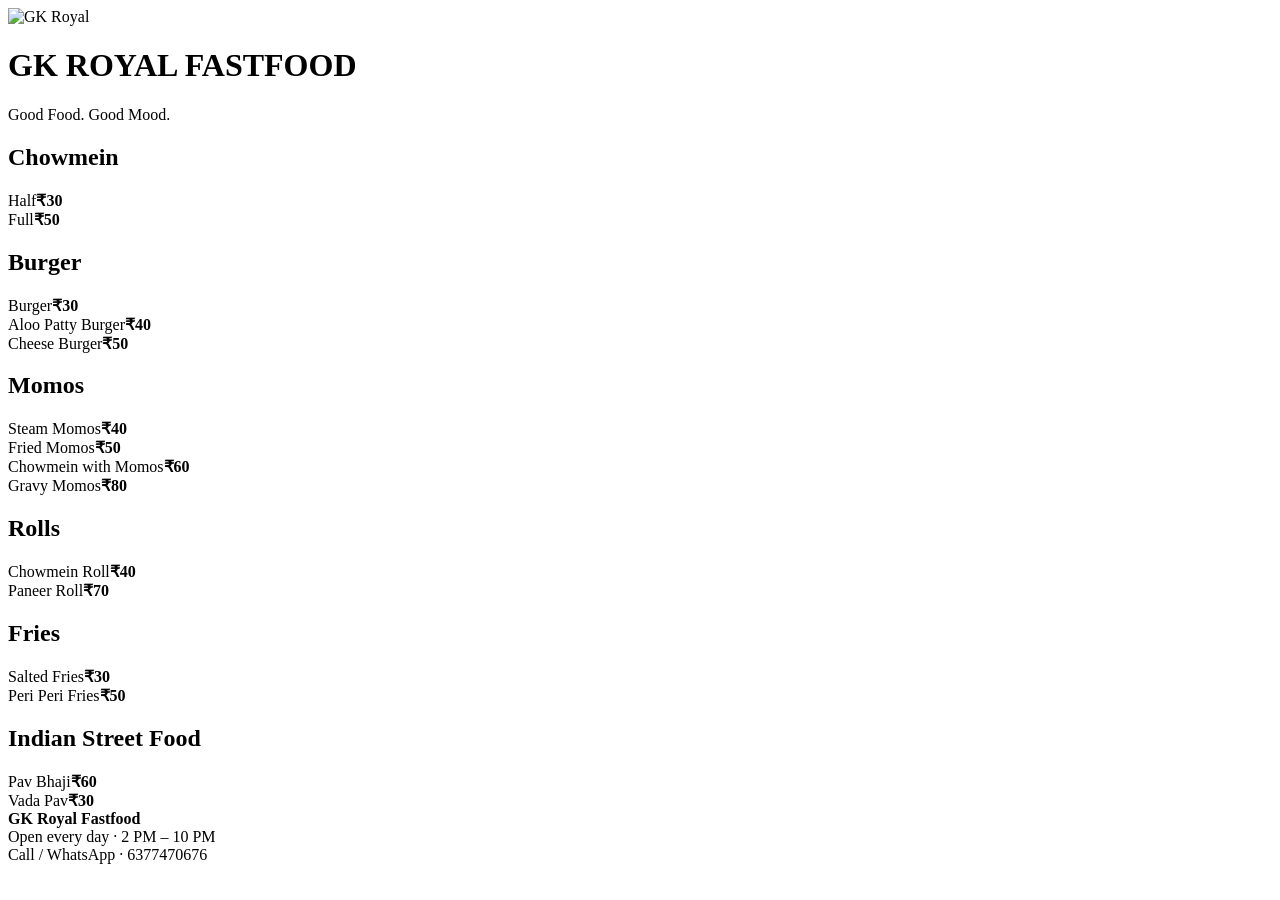
==== menu.html @ 556280b4 "Create menu.html" ====
<!DOCTYPE html>
<html lang="en">

<head>
    <meta charset="UTF-8">
    <meta name="viewport" content="width=device-width,initial-scale=1">
    <title>GK Royal | Digital Menu</title>
    <link rel="preconnect" href="https://fonts.googleapis.com">
    <link rel="preconnect" href="https://fonts.gstatic.com" crossorigin>
    <link
        href="https://fonts.googleapis.com/css2?family=DM+Sans:wght@400;600;700&family=Oswald:wght@500;600;700&family=Pacifico&display=swap"
        rel="stylesheet">
        <link rel="stylesheet" href="menu.css" >
</head>

<body>
    <div class="wrap">
        <header><img class="logo" src="GK ROYAL LOGO.png" alt="GK Royal">
            <h1>GK <span>ROYAL</span> FASTFOOD</h1>
            <div class="tag">Good Food. Good Mood.</div>
        </header>
        <main>
            <div class="cat">
                <h2>Chowmein</h2>
                <div class="item"><span>Half</span><b class="price">₹30</b></div>
                <div class="item"><span>Full</span><b class="price">₹50</b></div>
            </div>
            <div class="cat">
                <h2>Burger</h2>
                <div class="item"><span>Burger</span><b class="price">₹30</b></div>
                <div class="item"><span>Aloo Patty Burger</span><b class="price">₹40</b></div>
                <div class="item"><span>Cheese Burger</span><b class="price">₹50</b></div>
            </div>
            <div class="cat">
                <h2>Momos</h2>
                <div class="item"><span>Steam Momos</span><b class="price">₹40</b></div>
                <div class="item"><span>Fried Momos</span><b class="price">₹50</b></div>
                <div class="item"><span>Chowmein with Momos</span><b class="price">₹60</b></div>
                <div class="item"><span>Gravy Momos</span><b class="price">₹80</b></div>
            </div>
            <div class="cat">
                <h2>Rolls</h2>
                <div class="item"><span>Chowmein Roll</span><b class="price">₹40</b></div>
                <div class="item"><span>Paneer Roll</span><b class="price">₹70</b></div>
            </div>
            <div class="cat">
                <h2>Fries</h2>
                <div class="item"><span>Salted Fries</span><b class="price">₹30</b></div>
                <div class="item"><span>Peri Peri Fries</span><b class="price">₹50</b></div>
            </div>
            <div class="cat">
                <h2>Indian Street Food</h2>
                <div class="item"><span>Pav Bhaji</span><b class="price">₹60</b></div>
                <div class="item"><span>Vada Pav</span><b class="price">₹30</b></div>
            </div>
        </main>
        <footer><b>GK Royal Fastfood</b><br>Open every day · 2 PM – 10 PM<br>Call / WhatsApp · 6377470676</footer>
    </div>
</body>

</html>
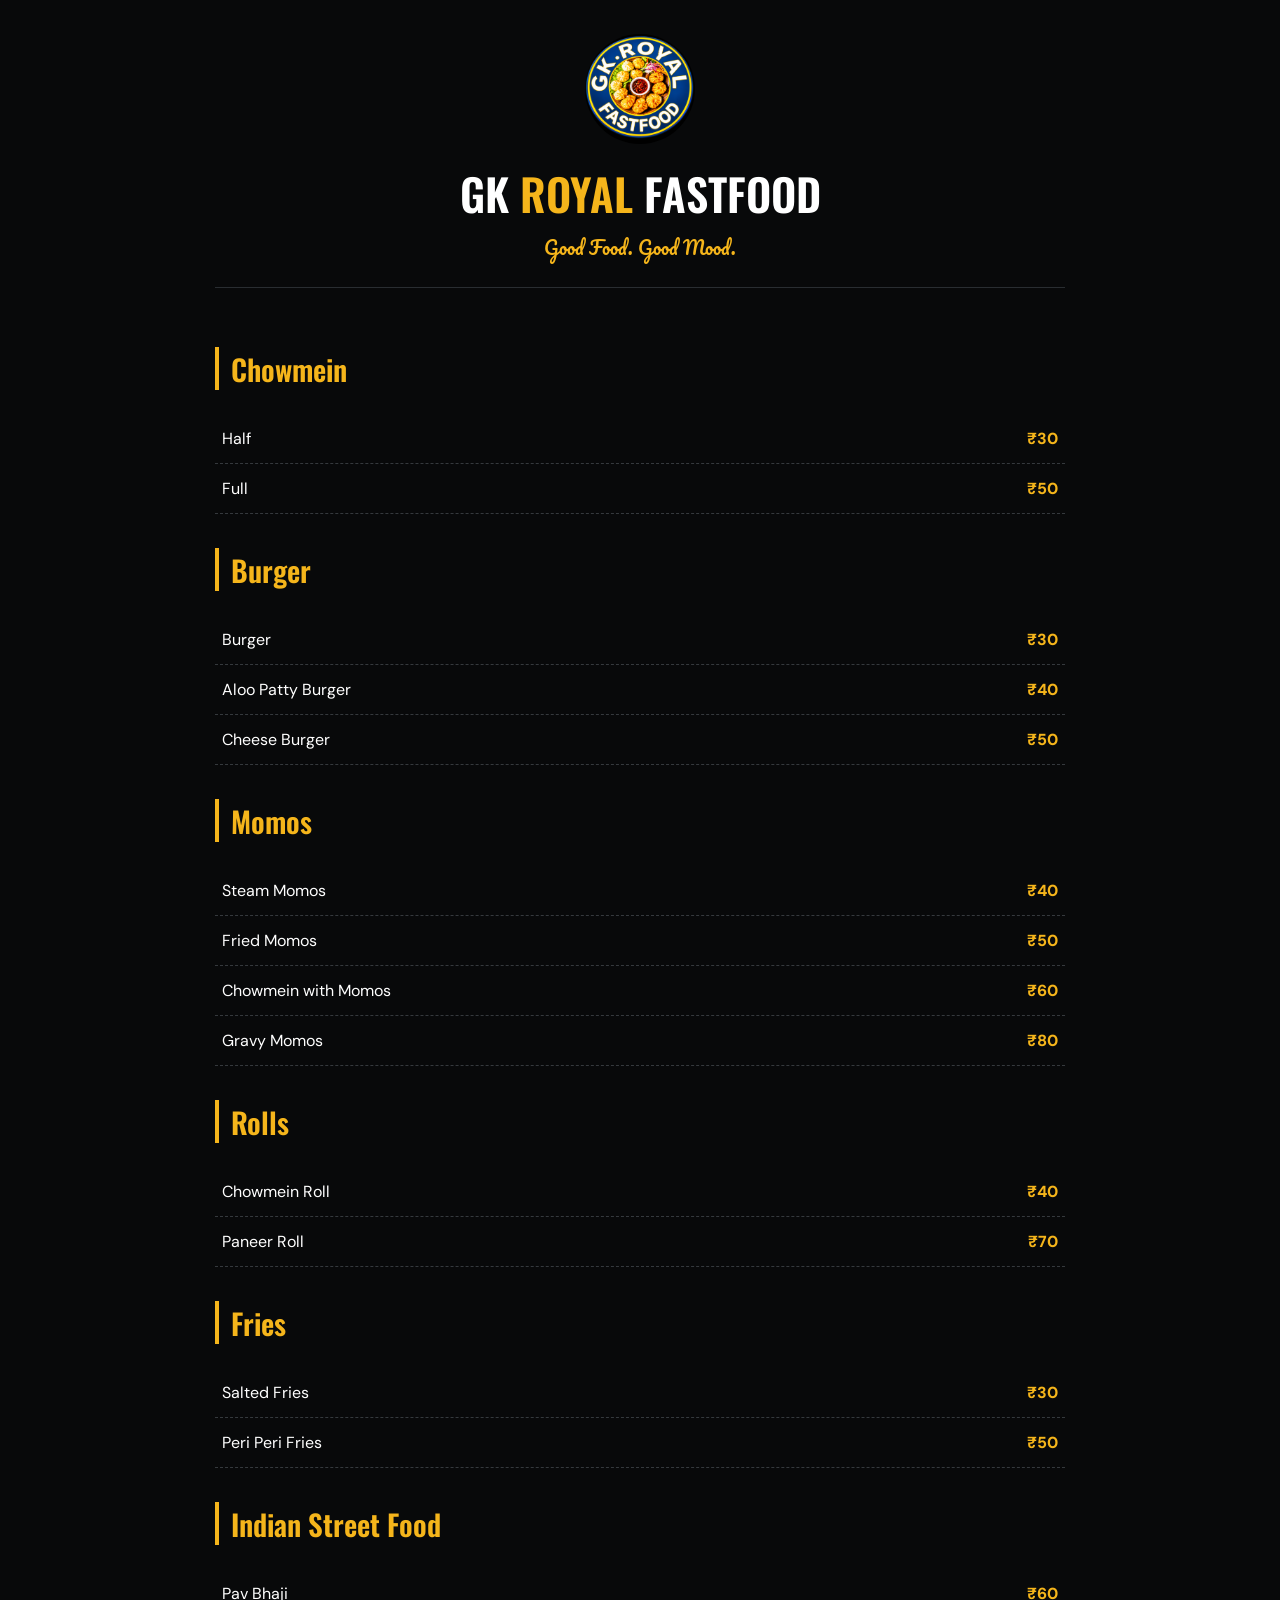
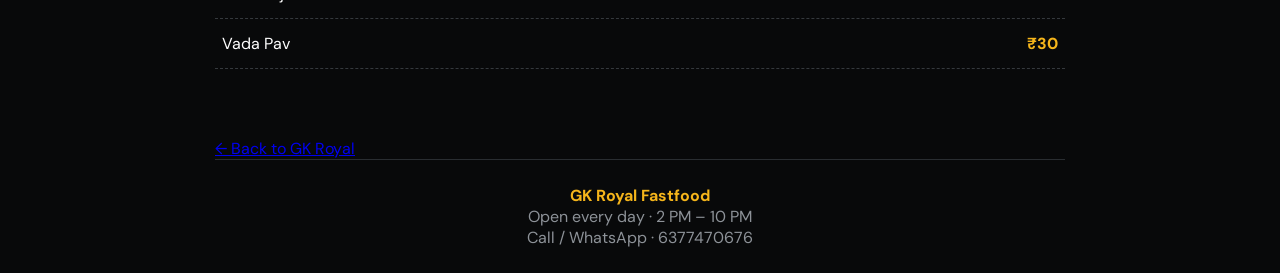
==== commit 59561567: "Update menu.html" ====
--- a/menu.html
+++ b/menu.html
@@ -10,7 +10,7 @@
     <link
         href="https://fonts.googleapis.com/css2?family=DM+Sans:wght@400;600;700&family=Oswald:wght@500;600;700&family=Pacifico&display=swap"
         rel="stylesheet">
-        <link rel="stylesheet" href="menu.css" >
+    <link rel="stylesheet" href="menu.css">
 </head>
 
 <body>
@@ -54,7 +54,15 @@
                 <div class="item"><span>Vada Pav</span><b class="price">₹30</b></div>
             </div>
         </main>
-        <footer><b>GK Royal Fastfood</b><br>Open every day · 2 PM – 10 PM<br>Call / WhatsApp · 6377470676</footer>
+        <div class="back-home">
+            <a href="index.html">← Back to GK Royal</a>
+        </div>
+
+        <footer>
+            <b>GK Royal Fastfood</b><br>
+            Open every day · 2 PM – 10 PM<br>
+            Call / WhatsApp · 6377470676
+        </footer>
     </div>
 </body>
 
--- a/menu.css
+++ b/menu.css
@@ -0,0 +1,79 @@
+  * {
+      box-sizing: border-box
+  }
+
+  body {
+      margin: 0;
+      background: #08090a;
+      color: #fff;
+      font-family: "DM Sans", sans-serif
+  }
+
+  .wrap {
+      width: min(850px, 92%);
+      margin: auto
+  }
+
+  header {
+      text-align: center;
+      padding: 34px 0 24px;
+      border-bottom: 1px solid #292d31
+  }
+
+  .logo {
+      width: 110px;
+      border-radius: 50%
+  }
+
+  h1 {
+      font: 600 44px Oswald;
+      margin: 12px 0 0
+  }
+
+  h1 span {
+      color: #f5b51b
+  }
+
+  .tag {
+      font: 18px Pacifico;
+      color: #f5b51b;
+      margin-top: 6px
+  }
+
+  main {
+      padding: 35px 0
+  }
+
+  .cat {
+      margin-bottom: 34px
+  }
+
+  .cat h2 {
+      font: 600 29px Oswald;
+      color: #f5b51b;
+      border-left: 4px solid #f5b51b;
+      padding-left: 12px
+  }
+
+  .item {
+      display: flex;
+      justify-content: space-between;
+      padding: 14px 7px;
+      border-bottom: 1px dashed #35393d
+  }
+
+  .price {
+      color: #f5b51b;
+      font-weight: 800
+  }
+
+  footer {
+      text-align: center;
+      border-top: 1px solid #292d31;
+      padding: 25px;
+      color: #8d9298
+  }
+
+  footer b {
+      color: #f5b51b
+  }
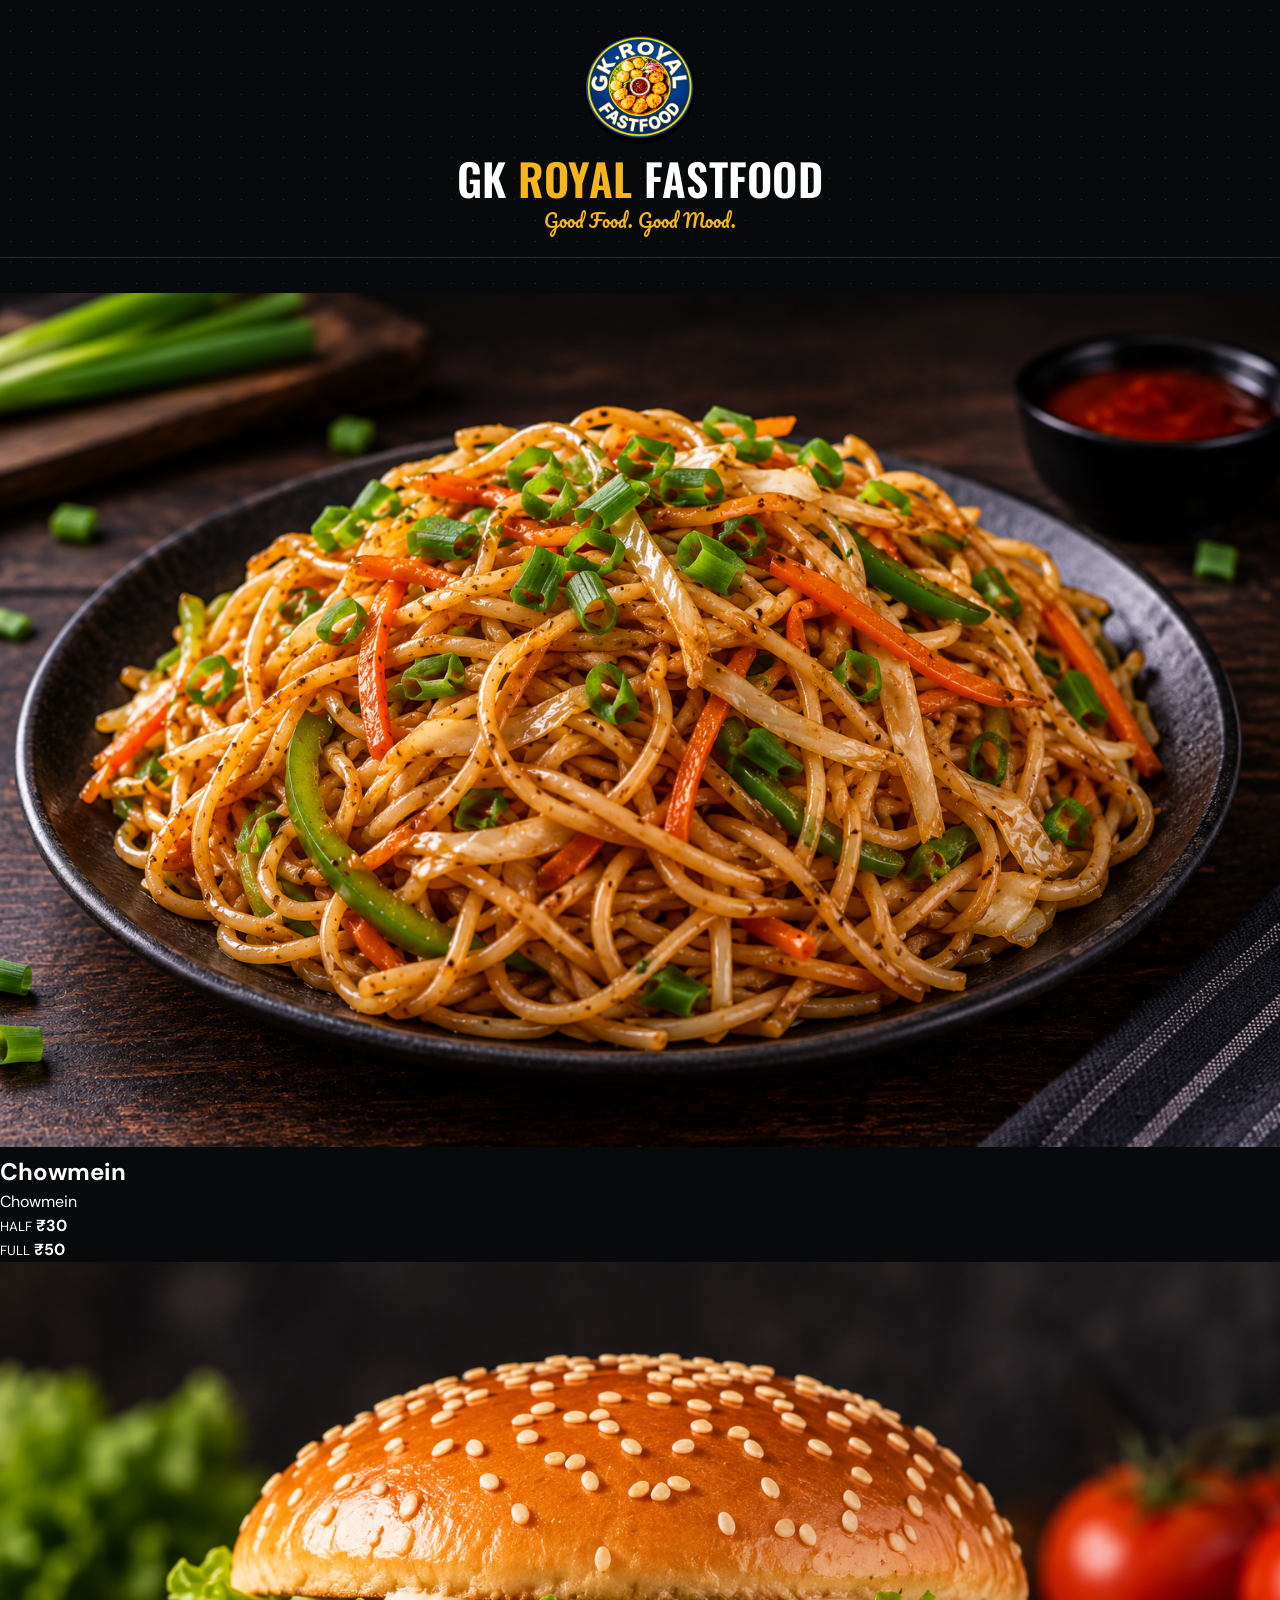
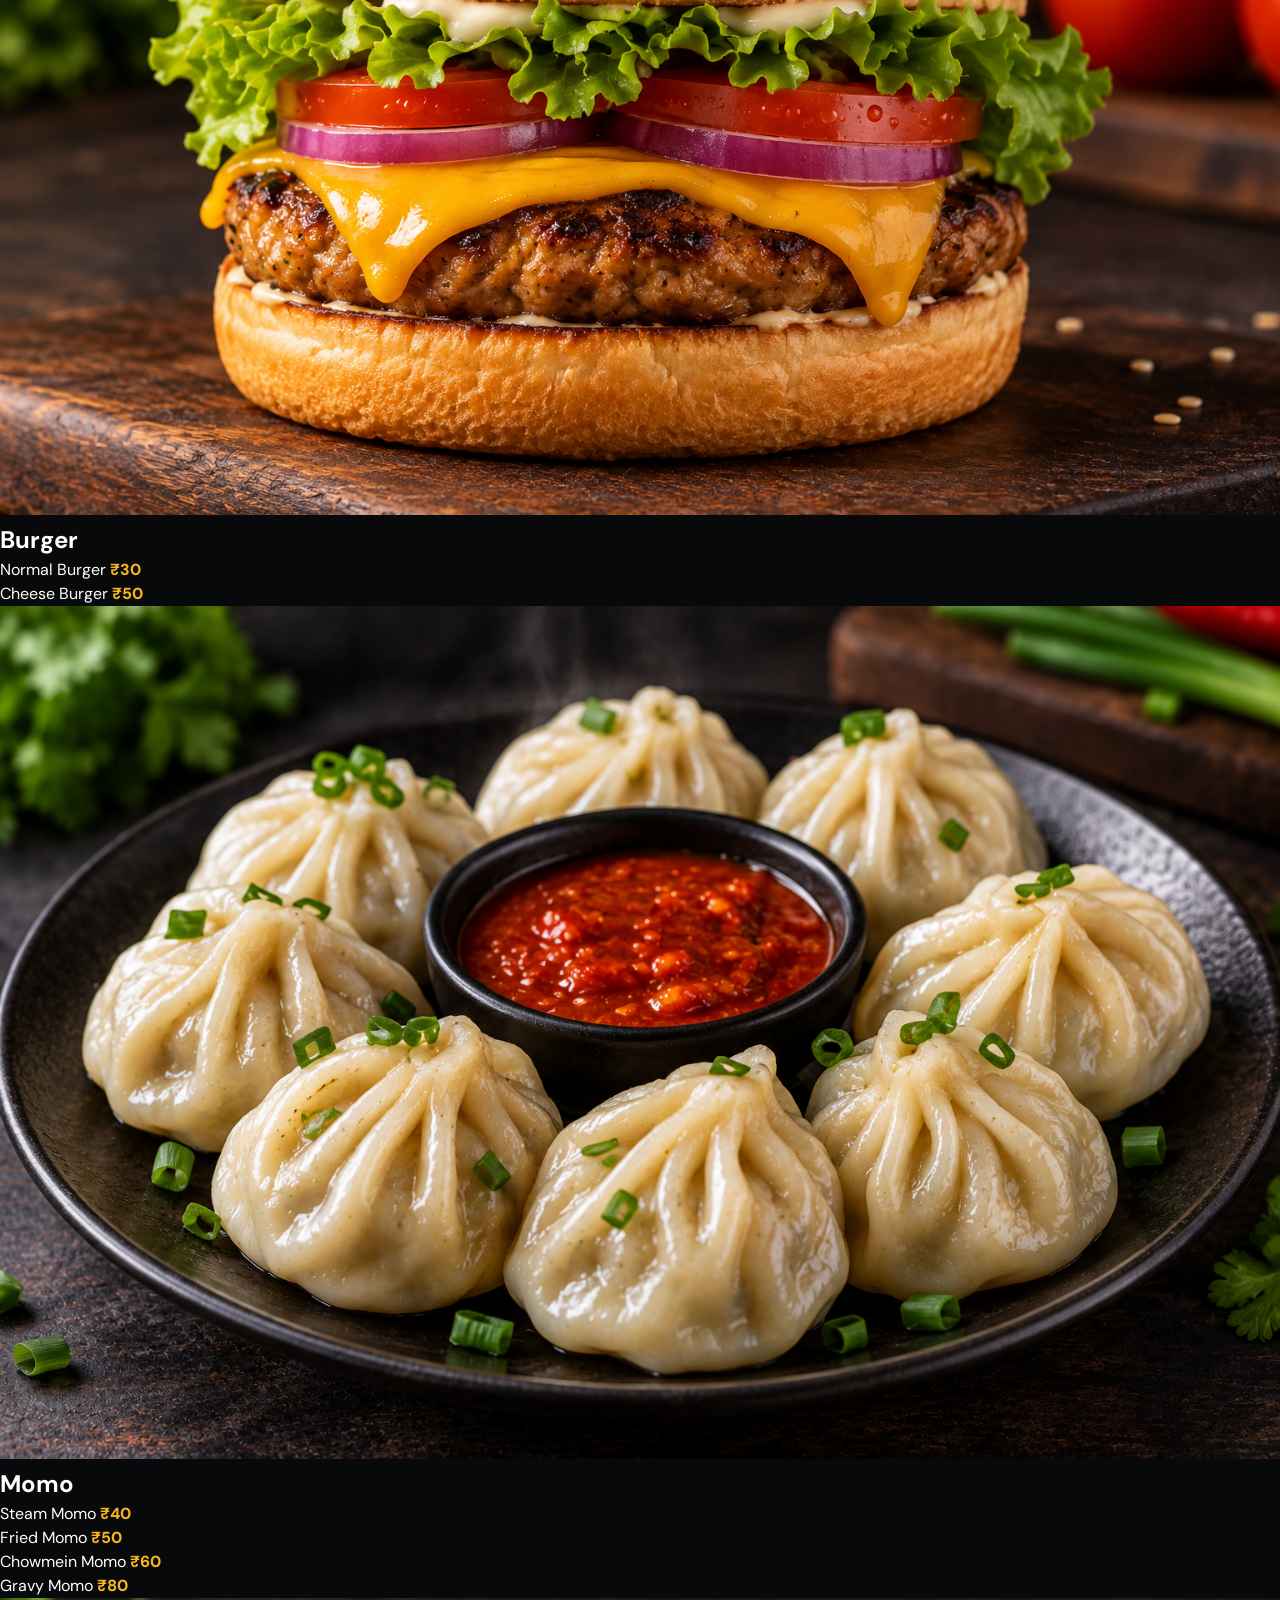
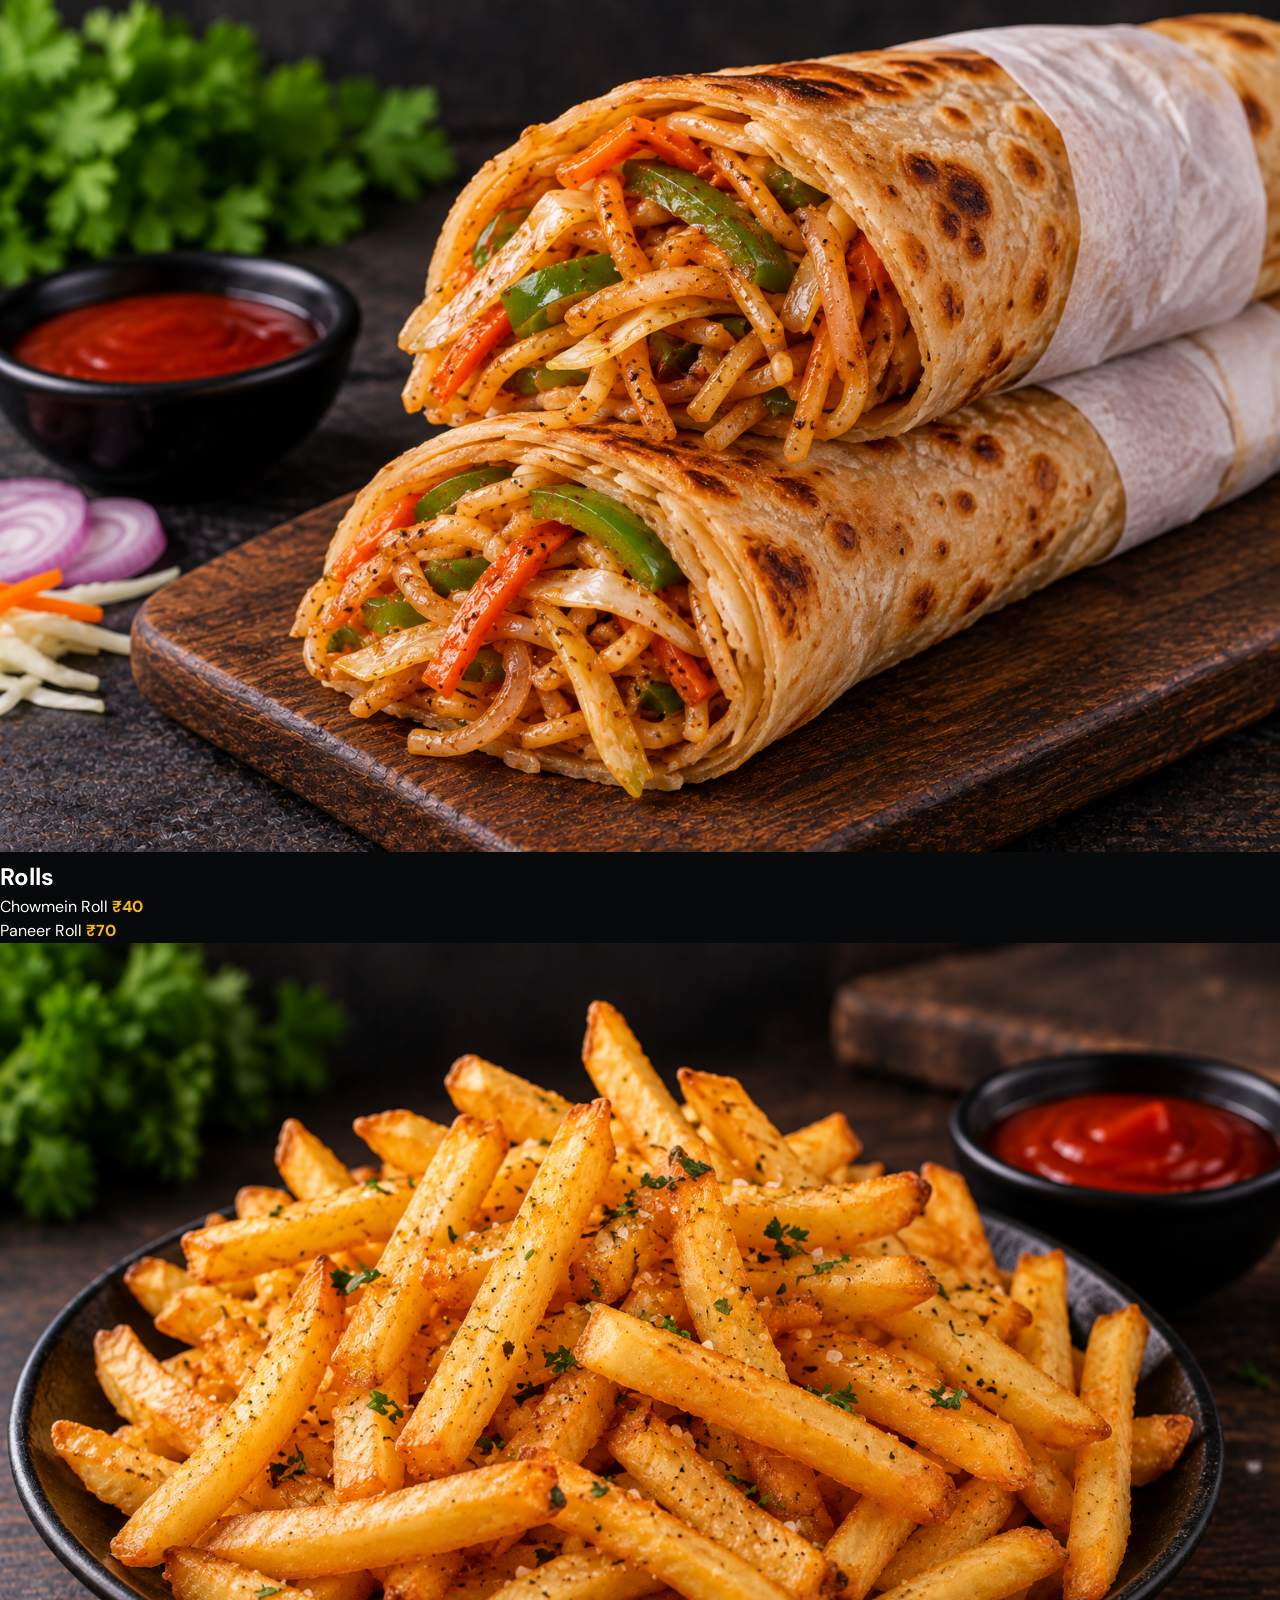
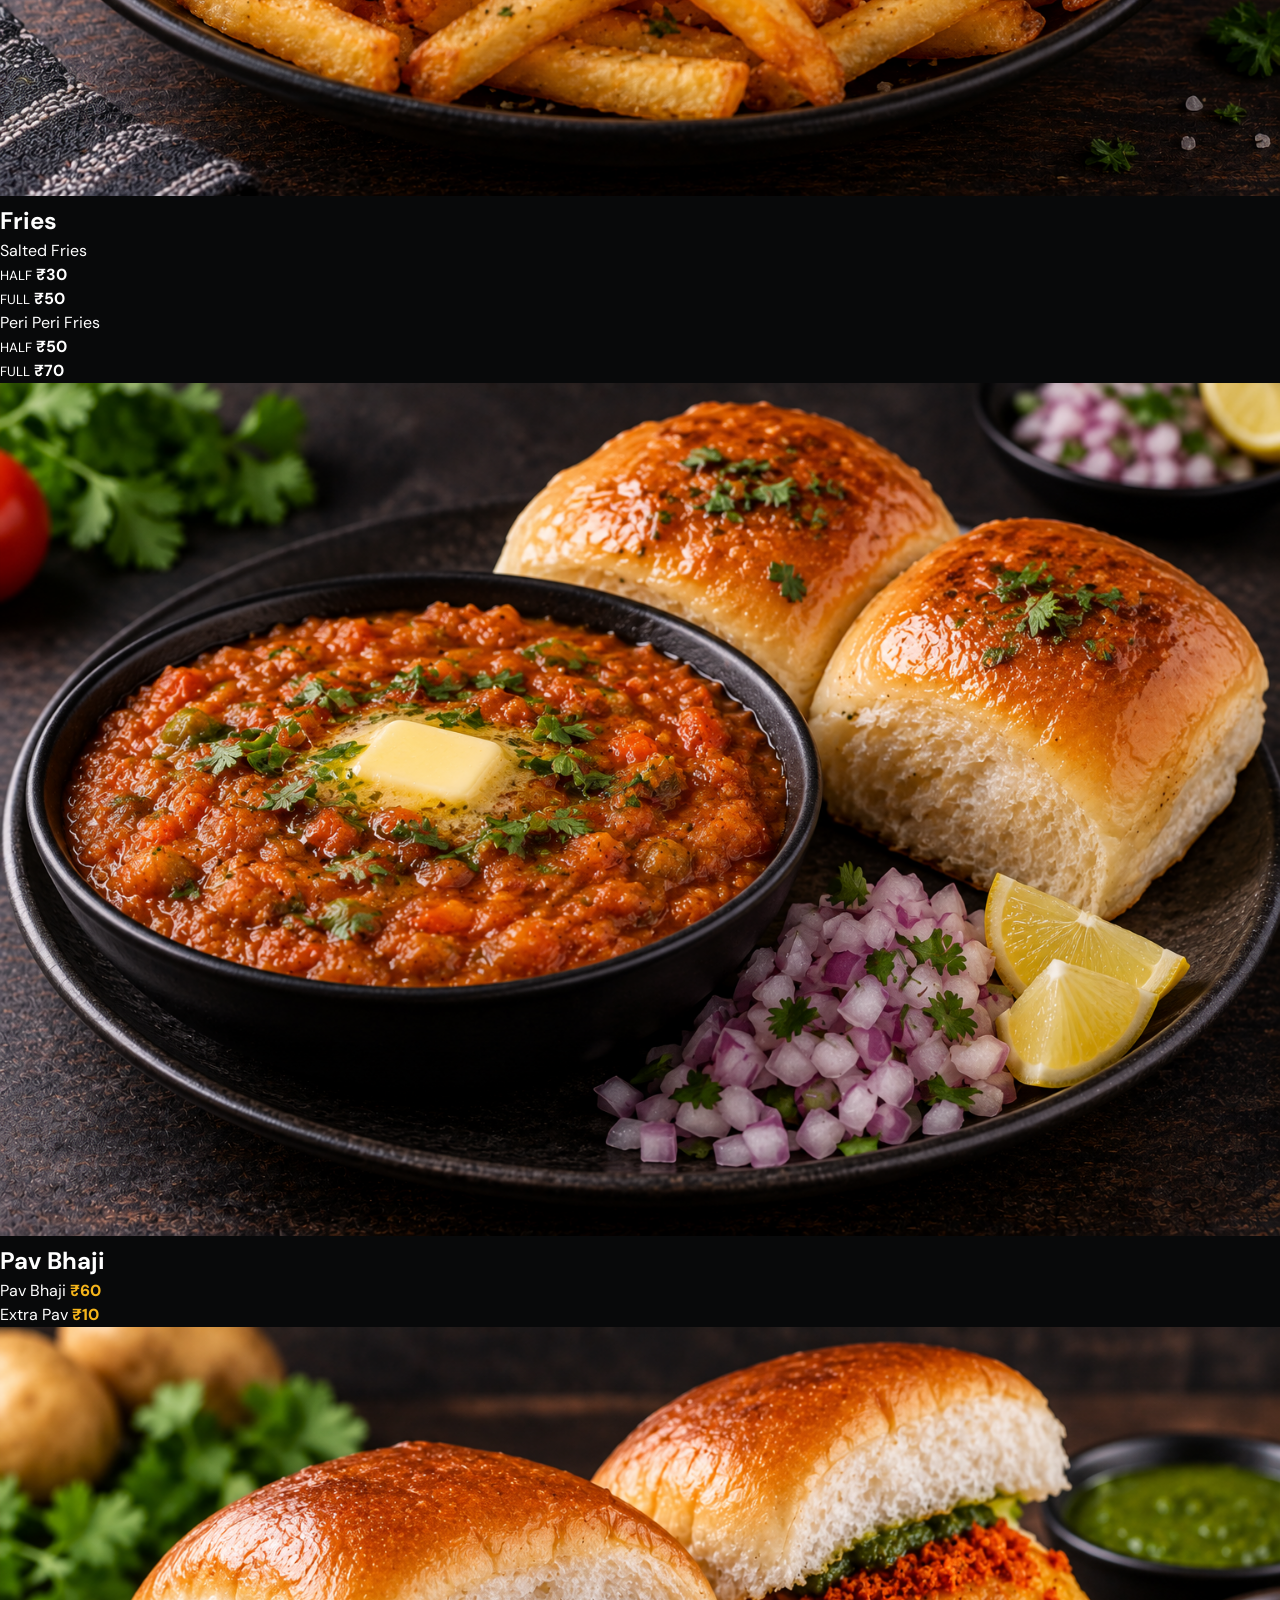
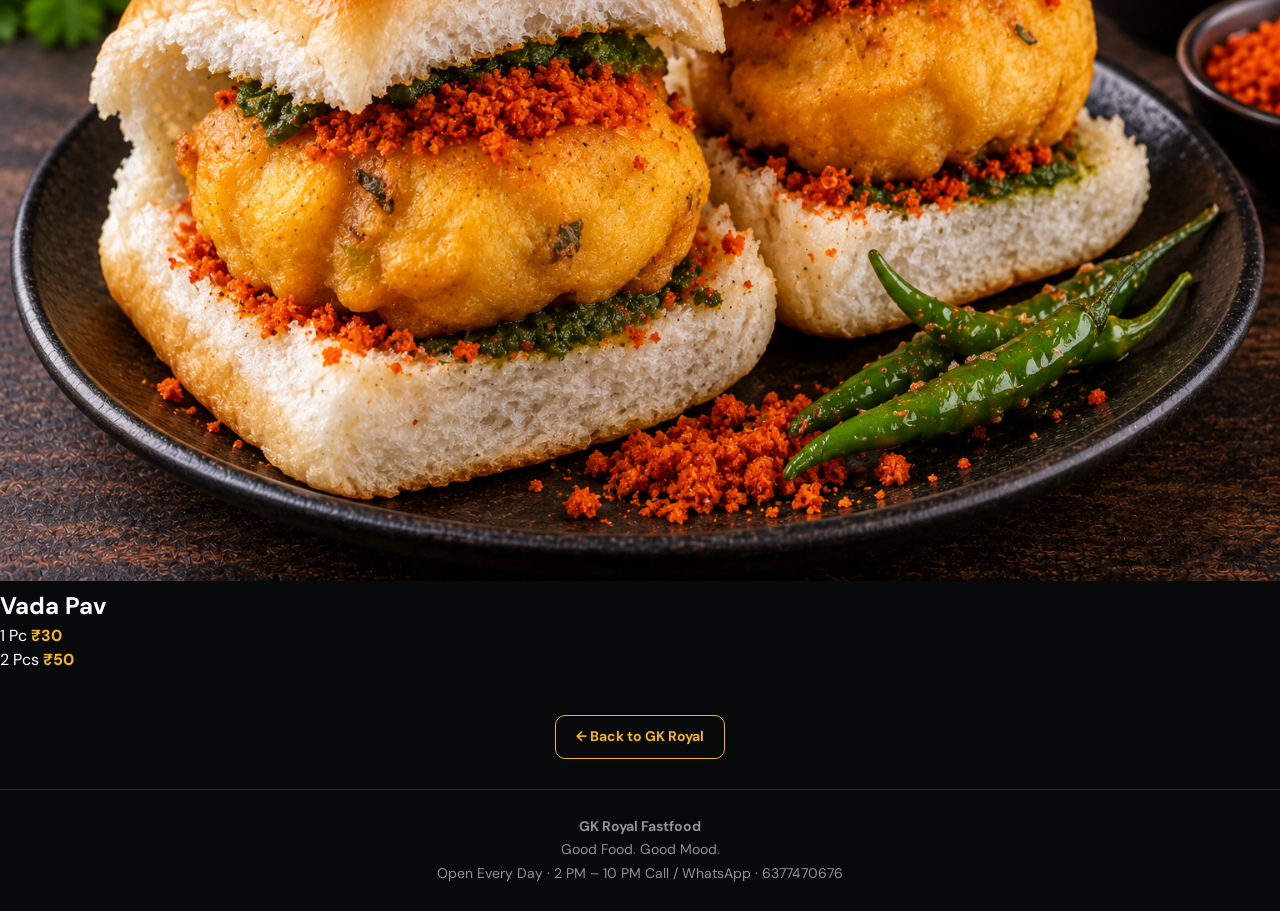
==== commit cad45544: "Update menu.html" ====
--- a/menu.html
+++ b/menu.html
@@ -3,67 +3,319 @@
 
 <head>
     <meta charset="UTF-8">
-    <meta name="viewport" content="width=device-width,initial-scale=1">
+    <meta name="viewport" content="width=device-width, initial-scale=1">
+
     <title>GK Royal | Digital Menu</title>
+
     <link rel="preconnect" href="https://fonts.googleapis.com">
     <link rel="preconnect" href="https://fonts.gstatic.com" crossorigin>
+
     <link
-        href="https://fonts.googleapis.com/css2?family=DM+Sans:wght@400;600;700&family=Oswald:wght@500;600;700&family=Pacifico&display=swap"
+        href="https://fonts.googleapis.com/css2?family=DM+Sans:wght@400;500;600;700&family=Oswald:wght@500;600;700&family=Pacifico&display=swap"
         rel="stylesheet">
+
     <link rel="stylesheet" href="menu.css">
 </head>
 
 <body>
-    <div class="wrap">
-        <header><img class="logo" src="GK ROYAL LOGO.png" alt="GK Royal">
+
+    <div class="page">
+
+        <!-- HEADER -->
+        <header class="menu-header">
+
+            <img
+                class="logo"
+                src="images/GK ROYAL LOGO.png"
+                alt="GK Royal Fastfood">
+
             <h1>GK <span>ROYAL</span> FASTFOOD</h1>
-            <div class="tag">Good Food. Good Mood.</div>
+
+            <p class="tag">Good Food. Good Mood.</p>
+
         </header>
-        <main>
-            <div class="cat">
-                <h2>Chowmein</h2>
-                <div class="item"><span>Half</span><b class="price">₹30</b></div>
-                <div class="item"><span>Full</span><b class="price">₹50</b></div>
-            </div>
-            <div class="cat">
-                <h2>Burger</h2>
-                <div class="item"><span>Burger</span><b class="price">₹30</b></div>
-                <div class="item"><span>Aloo Patty Burger</span><b class="price">₹40</b></div>
-                <div class="item"><span>Cheese Burger</span><b class="price">₹50</b></div>
-            </div>
-            <div class="cat">
-                <h2>Momos</h2>
-                <div class="item"><span>Steam Momos</span><b class="price">₹40</b></div>
-                <div class="item"><span>Fried Momos</span><b class="price">₹50</b></div>
-                <div class="item"><span>Chowmein with Momos</span><b class="price">₹60</b></div>
-                <div class="item"><span>Gravy Momos</span><b class="price">₹80</b></div>
-            </div>
-            <div class="cat">
-                <h2>Rolls</h2>
-                <div class="item"><span>Chowmein Roll</span><b class="price">₹40</b></div>
-                <div class="item"><span>Paneer Roll</span><b class="price">₹70</b></div>
-            </div>
-            <div class="cat">
-                <h2>Fries</h2>
-                <div class="item"><span>Salted Fries</span><b class="price">₹30</b></div>
-                <div class="item"><span>Peri Peri Fries</span><b class="price">₹50</b></div>
-            </div>
-            <div class="cat">
-                <h2>Indian Street Food</h2>
-                <div class="item"><span>Pav Bhaji</span><b class="price">₹60</b></div>
-                <div class="item"><span>Vada Pav</span><b class="price">₹30</b></div>
-            </div>
+
+
+        <!-- MENU -->
+        <main class="menu">
+
+
+            <!-- CHOWMEIN -->
+            <section class="menu-card">
+
+                <div class="category-image">
+                    <img src="images/Chowmin.png" alt="Chowmein">
+                </div>
+
+                <div class="category-content">
+
+                    <h2>Chowmein</h2>
+
+                    <div class="menu-list">
+
+                        <div class="menu-row">
+                            <span>Chowmein</span>
+
+                            <div class="sizes">
+                                <div>
+                                    <small>HALF</small>
+                                    <strong>₹30</strong>
+                                </div>
+
+                                <div>
+                                    <small>FULL</small>
+                                    <strong>₹50</strong>
+                                </div>
+                            </div>
+                        </div>
+
+                    </div>
+
+                </div>
+
+            </section>
+
+
+            <!-- BURGER -->
+            <section class="menu-card">
+
+                <div class="category-image">
+                    <img src="images/Burger.png" alt="Burger">
+                </div>
+
+                <div class="category-content">
+
+                    <h2>Burger</h2>
+
+                    <div class="menu-list">
+
+                        <div class="menu-row">
+                            <span>Normal Burger</span>
+                            <strong class="price">₹30</strong>
+                        </div>
+
+                        <div class="menu-row">
+                            <span>Cheese Burger</span>
+                            <strong class="price">₹50</strong>
+                        </div>
+
+                    </div>
+
+                </div>
+
+            </section>
+
+
+            <!-- MOMOS -->
+            <section class="menu-card">
+
+                <div class="category-image">
+                    <img src="images/MOMO.png" alt="Momos">
+                </div>
+
+                <div class="category-content">
+
+                    <h2>Momo</h2>
+
+                    <div class="menu-list">
+
+                        <div class="menu-row">
+                            <span>Steam Momo</span>
+                            <strong class="price">₹40</strong>
+                        </div>
+
+                        <div class="menu-row">
+                            <span>Fried Momo</span>
+                            <strong class="price">₹50</strong>
+                        </div>
+
+                        <div class="menu-row">
+                            <span>Chowmein Momo</span>
+                            <strong class="price">₹60</strong>
+                        </div>
+
+                        <div class="menu-row">
+                            <span>Gravy Momo</span>
+                            <strong class="price">₹80</strong>
+                        </div>
+
+                    </div>
+
+                </div>
+
+            </section>
+
+
+            <!-- ROLLS -->
+            <section class="menu-card">
+
+                <div class="category-image">
+                    <img src="images/Roll.png" alt="Rolls">
+                </div>
+
+                <div class="category-content">
+
+                    <h2>Rolls</h2>
+
+                    <div class="menu-list">
+
+                        <div class="menu-row">
+                            <span>Chowmein Roll</span>
+                            <strong class="price">₹40</strong>
+                        </div>
+
+                        <div class="menu-row">
+                            <span>Paneer Roll</span>
+                            <strong class="price">₹70</strong>
+                        </div>
+
+                    </div>
+
+                </div>
+
+            </section>
+
+
+            <!-- FRIES -->
+            <section class="menu-card">
+
+                <div class="category-image">
+                    <img src="images/Fries.png" alt="Fries">
+                </div>
+
+                <div class="category-content">
+
+                    <h2>Fries</h2>
+
+                    <div class="menu-list">
+
+                        <div class="menu-row">
+
+                            <span>Salted Fries</span>
+
+                            <div class="sizes">
+                                <div>
+                                    <small>HALF</small>
+                                    <strong>₹30</strong>
+                                </div>
+
+                                <div>
+                                    <small>FULL</small>
+                                    <strong>₹50</strong>
+                                </div>
+                            </div>
+
+                        </div>
+
+
+                        <div class="menu-row">
+
+                            <span>Peri Peri Fries</span>
+
+                            <div class="sizes">
+                                <div>
+                                    <small>HALF</small>
+                                    <strong>₹50</strong>
+                                </div>
+
+                                <div>
+                                    <small>FULL</small>
+                                    <strong>₹70</strong>
+                                </div>
+                            </div>
+
+                        </div>
+
+                    </div>
+
+                </div>
+
+            </section>
+
+
+            <!-- PAV BHAJI -->
+            <section class="menu-card">
+
+                <div class="category-image">
+                    <img src="images/Pav Bhaji.png" alt="Pav Bhaji">
+                </div>
+
+                <div class="category-content">
+
+                    <h2>Pav Bhaji</h2>
+
+                    <div class="menu-list">
+
+                        <div class="menu-row">
+                            <span>Pav Bhaji</span>
+                            <strong class="price">₹60</strong>
+                        </div>
+
+                        <div class="menu-row">
+                            <span>Extra Pav</span>
+                            <strong class="price">₹10</strong>
+                        </div>
+
+                    </div>
+
+                </div>
+
+            </section>
+
+
+            <!-- VADA PAV -->
+            <section class="menu-card">
+
+                <div class="category-image">
+                    <img src="images/Vada Pav.png" alt="Vada Pav">
+                </div>
+
+                <div class="category-content">
+
+                    <h2>Vada Pav</h2>
+
+                    <div class="menu-list">
+
+                        <div class="menu-row">
+                            <span>1 Pc</span>
+                            <strong class="price">₹30</strong>
+                        </div>
+
+                        <div class="menu-row">
+                            <span>2 Pcs</span>
+                            <strong class="price">₹50</strong>
+                        </div>
+
+                    </div>
+
+                </div>
+
+            </section>
+
         </main>
+
+
+        <!-- BACK -->
         <div class="back-home">
             <a href="index.html">← Back to GK Royal</a>
         </div>
 
+
+        <!-- FOOTER -->
         <footer>
-            <b>GK Royal Fastfood</b><br>
-            Open every day · 2 PM – 10 PM<br>
-            Call / WhatsApp · 6377470676
+
+            <strong>GK Royal Fastfood</strong>
+
+            <p>Good Food. Good Mood.</p>
+
+            <span>Open Every Day · 2 PM – 10 PM</span>
+
+            <span>Call / WhatsApp · 6377470676</span>
+
         </footer>
+
     </div>
+
 </body>
 
 </html>
--- a/menu.css
+++ b/menu.css
@@ -1,79 +1,402 @@
-  * {
-      box-sizing: border-box
-  }
-
-  body {
-      margin: 0;
-      background: #08090a;
-      color: #fff;
-      font-family: "DM Sans", sans-serif
-  }
-
-  .wrap {
-      width: min(850px, 92%);
-      margin: auto
-  }
-
-  header {
-      text-align: center;
-      padding: 34px 0 24px;
-      border-bottom: 1px solid #292d31
-  }
-
-  .logo {
-      width: 110px;
-      border-radius: 50%
-  }
-
-  h1 {
-      font: 600 44px Oswald;
-      margin: 12px 0 0
-  }
-
-  h1 span {
-      color: #f5b51b
-  }
-
-  .tag {
-      font: 18px Pacifico;
-      color: #f5b51b;
-      margin-top: 6px
-  }
-
-  main {
-      padding: 35px 0
-  }
-
-  .cat {
-      margin-bottom: 34px
-  }
-
-  .cat h2 {
-      font: 600 29px Oswald;
-      color: #f5b51b;
-      border-left: 4px solid #f5b51b;
-      padding-left: 12px
-  }
-
-  .item {
-      display: flex;
-      justify-content: space-between;
-      padding: 14px 7px;
-      border-bottom: 1px dashed #35393d
-  }
-
-  .price {
-      color: #f5b51b;
-      font-weight: 800
-  }
-
-  footer {
-      text-align: center;
-      border-top: 1px solid #292d31;
-      padding: 25px;
-      color: #8d9298
-  }
-
-  footer b {
-      color: #f5b51b
-  }
+* {
+    box-sizing: border-box;
+    margin: 0;
+    padding: 0
+}
+
+html {
+    -webkit-text-size-adjust: 100%;
+    text-size-adjust: 100%;
+    overflow-x: hidden;
+    scroll-behavior: smooth
+}
+
+body {
+    width: 100%;
+    min-width: 0;
+    overflow-x: hidden;
+    background: #08090a;
+    color: #fff;
+    font-family: "DM Sans", sans-serif;
+    line-height: 1.5
+}
+
+body::before {
+    content: "";
+    position: fixed;
+    inset: 0;
+    z-index: -1;
+    pointer-events: none;
+    opacity: .16;
+    background-image: radial-gradient(#fff .65px, transparent .65px);
+    background-size: 21px 21px
+}
+
+img {
+    max-width: 100%;
+    height: auto
+}
+
+.wrap {
+    width: min(850px, 92%);
+    margin: 0 auto
+}
+
+header {
+    text-align: center;
+    padding: 34px 0 24px;
+    border-bottom: 1px solid #292d31
+}
+
+.logo {
+    display: block;
+    width: 110px;
+    height: 110px;
+    margin: 0 auto;
+    object-fit: contain;
+    border-radius: 50%
+}
+
+h1 {
+    font: 600 44px/1.05 "Oswald", sans-serif;
+    margin: 12px 0 0;
+    letter-spacing: .3px
+}
+
+h1 span {
+    color: #f5b51b
+}
+
+.tag {
+    font: 18px/1.4 "Pacifico", cursive;
+    color: #f5b51b;
+    margin-top: 6px
+}
+
+main {
+    padding: 35px 0
+}
+
+.cat {
+    margin-bottom: 34px
+}
+
+.cat:last-child {
+    margin-bottom: 0
+}
+
+.cat h2 {
+    font: 600 29px/1.2 "Oswald", sans-serif;
+    color: #f5b51b;
+    border-left: 4px solid #f5b51b;
+    padding-left: 12px;
+    margin-bottom: 8px;
+    letter-spacing: .3px
+}
+
+.item {
+    width: 100%;
+    display: flex;
+    align-items: center;
+    justify-content: space-between;
+    gap: 15px;
+    padding: 14px 7px;
+    border-bottom: 1px dashed #35393d;
+    color: #fff;
+    font-size: 16px;
+    line-height: 1.4
+}
+
+.item:last-child {
+    border-bottom: 0
+}
+
+.item span {
+    min-width: 0;
+    overflow-wrap: anywhere
+}
+
+.price {
+    color: #f5b51b;
+    font-weight: 800;
+    white-space: nowrap;
+    flex-shrink: 0
+}
+
+.back-home {
+    text-align: center;
+    margin: 8px 0 30px
+}
+
+.back-home a {
+    display: inline-flex;
+    align-items: center;
+    justify-content: center;
+    min-height: 44px;
+    padding: 10px 20px;
+    border: 1px solid #f5b51b;
+    border-radius: 10px;
+    color: #f5b51b;
+    text-decoration: none;
+    font-size: 14px;
+    font-weight: 700;
+    transition: .2s
+}
+
+.back-home a:hover {
+    background: #f5b51b;
+    color: #111;
+    transform: translateY(-2px)
+}
+
+footer {
+    text-align: center;
+    border-top: 1px solid #292d31;
+    padding: 25px 10px;
+    color: #8d9298;
+    font-size: 14px;
+    line-height: 1.7
+}
+
+footer b {
+    color: #f5b51b
+}
+
+@media(max-width:1024px) {
+    .wrap {
+        width: min(94%, 850px)
+    }
+}
+
+@media(max-width:768px) {
+    .wrap {
+        width: min(92%, 650px)
+    }
+
+    header {
+        padding: 28px 0 22px
+    }
+
+    .logo {
+        width: 100px;
+        height: 100px
+    }
+
+    h1 {
+        font-size: 40px
+    }
+
+    .tag {
+        font-size: 17px
+    }
+
+    main {
+        padding: 30px 0
+    }
+
+    .cat {
+        margin-bottom: 30px
+    }
+
+    .cat h2 {
+        font-size: 27px
+    }
+
+    .item {
+        padding: 13px 5px;
+        font-size: 15px
+    }
+}
+
+@media(max-width:600px) {
+    .wrap {
+        width: calc(100% - 28px);
+        max-width: none
+    }
+
+    header {
+        padding: 25px 0 20px
+    }
+
+    .logo {
+        width: 90px;
+        height: 90px
+    }
+
+    h1 {
+        font-size: clamp(31px, 9vw, 40px);
+        line-height: 1.05;
+        margin-top: 10px
+    }
+
+    .tag {
+        font-size: 16px;
+        margin-top: 5px
+    }
+
+    main {
+        padding: 28px 0
+    }
+
+    .cat {
+        margin-bottom: 28px
+    }
+
+    .cat h2 {
+        font-size: 25px;
+        padding-left: 10px;
+        margin-bottom: 7px
+    }
+
+    .item {
+        padding: 12px 4px;
+        font-size: 14px;
+        gap: 12px
+    }
+
+    .back-home {
+        margin: 5px 0 25px
+    }
+
+    .back-home a {
+        width: 100%;
+        min-height: 45px
+    }
+
+    footer {
+        padding: 22px 8px 30px;
+        font-size: 12px
+    }
+}
+
+@media(max-width:380px) {
+    .wrap {
+        width: calc(100% - 22px)
+    }
+
+    header {
+        padding: 20px 0 18px
+    }
+
+    .logo {
+        width: 78px;
+        height: 78px
+    }
+
+    h1 {
+        font-size: 30px
+    }
+
+    .tag {
+        font-size: 14px
+    }
+
+    main {
+        padding: 25px 0
+    }
+
+    .cat {
+        margin-bottom: 24px
+    }
+
+    .cat h2 {
+        font-size: 23px;
+        border-left-width: 3px;
+        padding-left: 9px
+    }
+
+    .item {
+        font-size: 13px;
+        padding: 11px 3px;
+        gap: 9px
+    }
+
+    .back-home a {
+        font-size: 13px;
+        min-height: 44px
+    }
+
+    footer {
+        font-size: 11px;
+        padding: 20px 4px 27px
+    }
+}
+
+@media(max-width:340px) {
+    .wrap {
+        width: calc(100% - 18px)
+    }
+
+    .logo {
+        width: 72px;
+        height: 72px
+    }
+
+    h1 {
+        font-size: 28px
+    }
+
+    .tag {
+        font-size: 13px
+    }
+
+    .cat h2 {
+        font-size: 21px
+    }
+
+    .item {
+        font-size: 12.5px;
+        padding: 10px 2px
+    }
+
+    .price {
+        font-size: 12.5px
+    }
+}
+
+@media(max-height:500px) and (orientation:landscape) {
+    header {
+        padding: 20px 0
+    }
+
+    .logo {
+        width: 75px;
+        height: 75px
+    }
+
+    h1 {
+        font-size: 32px
+    }
+
+    .tag {
+        font-size: 14px
+    }
+
+    main {
+        padding: 25px 0
+    }
+
+    .cat {
+        margin-bottom: 25px
+    }
+}
+
+@media(hover:none) and (pointer:coarse) {
+    .back-home a:hover {
+        background: transparent;
+        color: #f5b51b;
+        transform: none
+    }
+
+    .back-home a:active {
+        background: #f5b51b;
+        color: #111;
+        transform: scale(.98)
+    }
+}
+
+@supports(padding:max(0px)) {
+    footer {
+        padding-bottom: max(25px, env(safe-area-inset-bottom))
+    }
+}
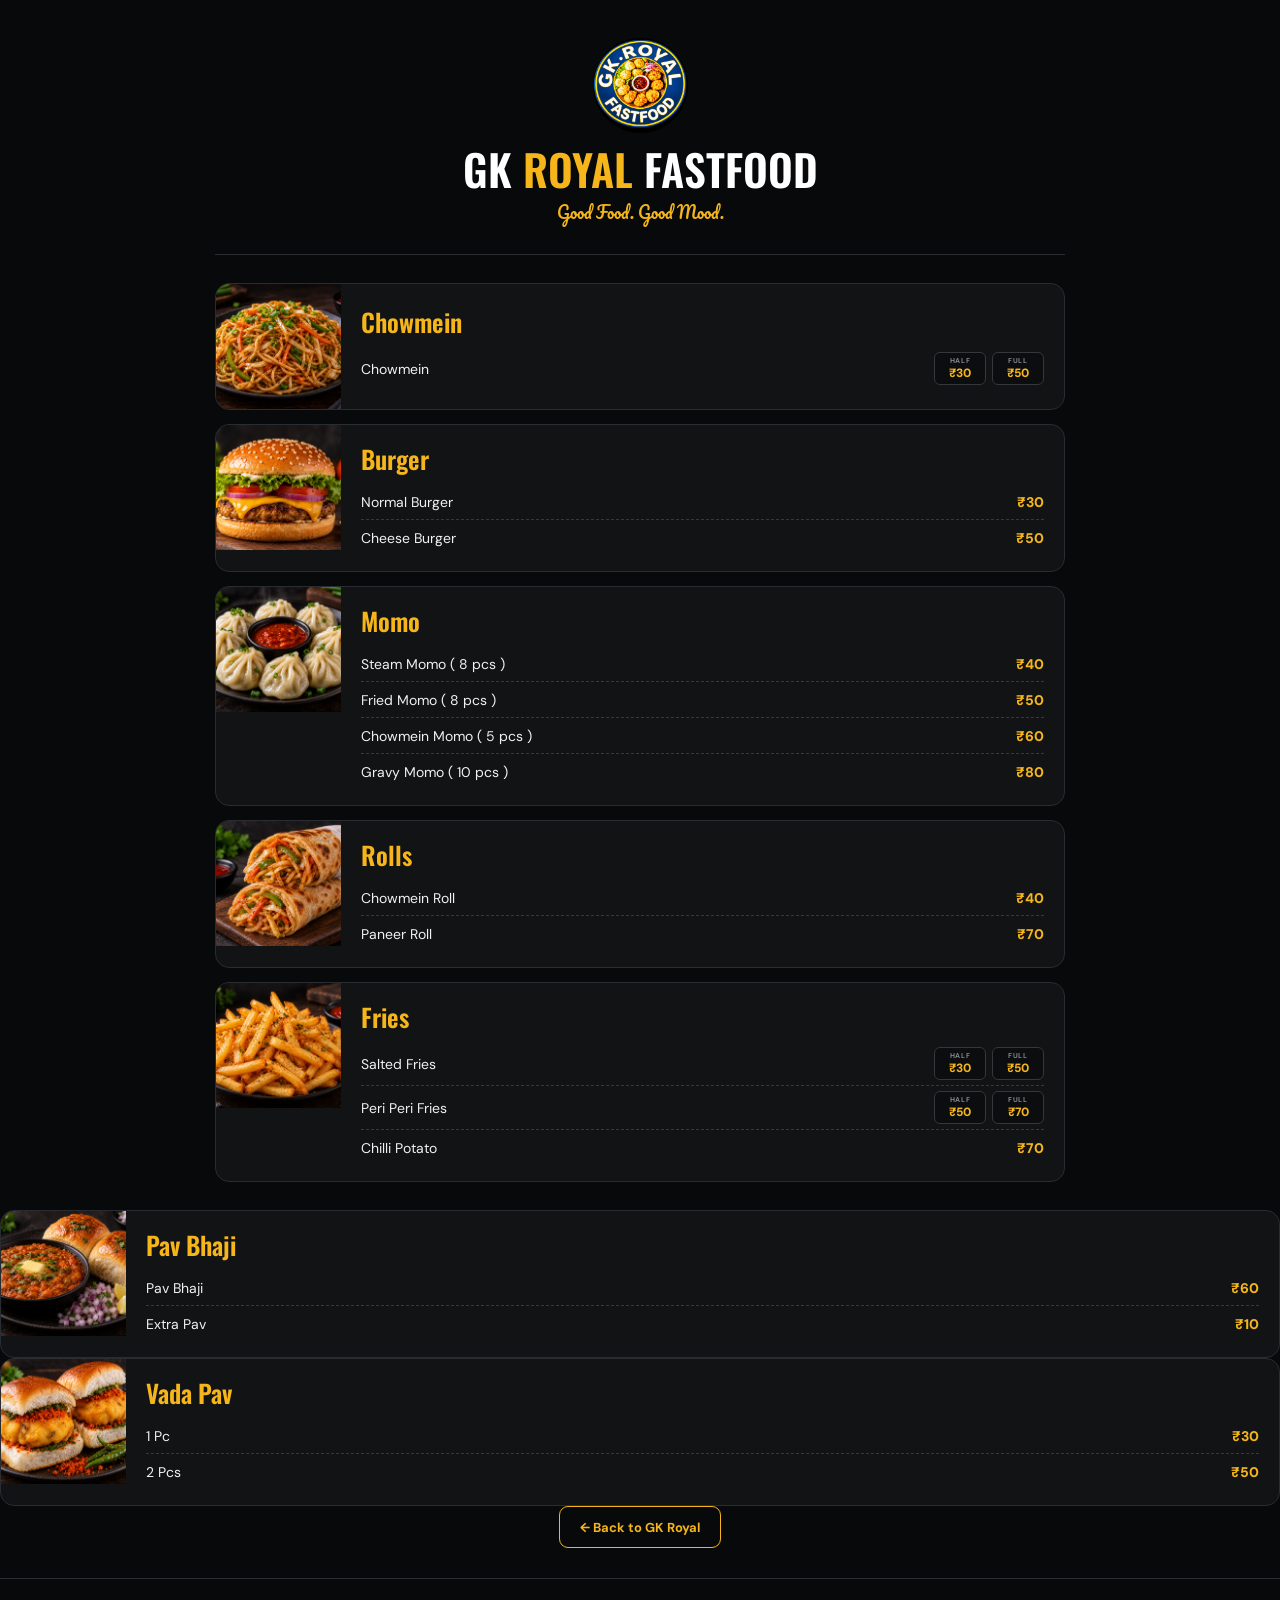
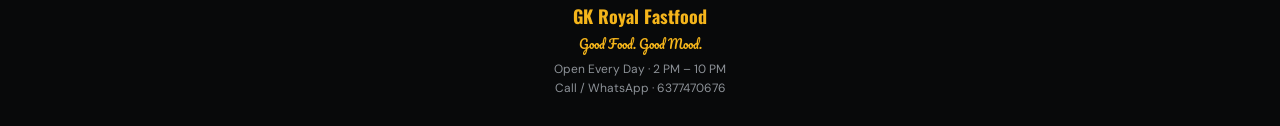
==== commit 26c394e9: "Update menu.html" ====
--- a/menu.html
+++ b/menu.html
@@ -120,22 +120,22 @@
                     <div class="menu-list">
 
                         <div class="menu-row">
-                            <span>Steam Momo</span>
+                            <span>Steam Momo ( 8 pcs )</span>
                             <strong class="price">₹40</strong>
                         </div>
 
                         <div class="menu-row">
-                            <span>Fried Momo</span>
+                            <span>Fried Momo ( 8 pcs )</span>
                             <strong class="price">₹50</strong>
                         </div>
 
                         <div class="menu-row">
-                            <span>Chowmein Momo</span>
+                            <span>Chowmein Momo ( 5 pcs )</span>
                             <strong class="price">₹60</strong>
                         </div>
 
                         <div class="menu-row">
-                            <span>Gravy Momo</span>
+                            <span>Gravy Momo ( 10 pcs ) </span>
                             <strong class="price">₹80</strong>
                         </div>
 
@@ -223,6 +223,13 @@
                                     <strong>₹70</strong>
                                 </div>
                             </div>
+
+                        </div>
+
+                       <div class="menu-row">
+                            <span>Chilli Potato</span>
+                            <strong class="price">₹70</strong>
+                        </div>
 
                         </div>
 
--- a/menu.css
+++ b/menu.css
@@ -1,24 +1,19 @@
 * {
     box-sizing: border-box;
     margin: 0;
-    padding: 0
+    padding: 0;
 }
 
 html {
     -webkit-text-size-adjust: 100%;
-    text-size-adjust: 100%;
-    overflow-x: hidden;
-    scroll-behavior: smooth
 }
 
 body {
-    width: 100%;
-    min-width: 0;
+    min-height: 100vh;
     overflow-x: hidden;
     background: #08090a;
     color: #fff;
     font-family: "DM Sans", sans-serif;
-    line-height: 1.5
 }
 
 body::before {
@@ -27,376 +22,535 @@
     inset: 0;
     z-index: -1;
     pointer-events: none;
-    opacity: .16;
-    background-image: radial-gradient(#fff .65px, transparent .65px);
-    background-size: 21px 21px
+    opacity: .12;
+    background-image: radial-gradient(#fff .6px, transparent .6px);
+    background-size: 22px 22px;
 }
 
 img {
+    display: block;
     max-width: 100%;
-    height: auto
-}
-
-.wrap {
-    width: min(850px, 92%);
-    margin: 0 auto
-}
-
-header {
+}
+
+.page {
+    width: min(850px, calc(100% - 30px));
+    margin: auto;
+}
+
+
+/* =========================================
+   HEADER
+========================================= */
+
+.menu-header {
     text-align: center;
-    padding: 34px 0 24px;
-    border-bottom: 1px solid #292d31
+    padding: 38px 0 28px;
+    border-bottom: 1px solid #292d31;
 }
 
 .logo {
-    display: block;
-    width: 110px;
-    height: 110px;
-    margin: 0 auto;
+    width: 95px;
+    height: 95px;
     object-fit: contain;
-    border-radius: 50%
-}
-
-h1 {
-    font: 600 44px/1.05 "Oswald", sans-serif;
-    margin: 12px 0 0;
-    letter-spacing: .3px
-}
-
-h1 span {
-    color: #f5b51b
+    margin: 0 auto 14px;
+    border-radius: 50%;
+}
+
+.menu-header h1 {
+    font-family: "Oswald", sans-serif;
+    font-size: 43px;
+    font-weight: 600;
+    line-height: 1;
+}
+
+.menu-header h1 span {
+    color: #f5b51b;
 }
 
 .tag {
-    font: 18px/1.4 "Pacifico", cursive;
-    color: #f5b51b;
-    margin-top: 6px
-}
-
-main {
-    padding: 35px 0
-}
-
-.cat {
-    margin-bottom: 34px
-}
-
-.cat:last-child {
-    margin-bottom: 0
-}
-
-.cat h2 {
-    font: 600 29px/1.2 "Oswald", sans-serif;
-    color: #f5b51b;
-    border-left: 4px solid #f5b51b;
-    padding-left: 12px;
-    margin-bottom: 8px;
-    letter-spacing: .3px
-}
-
-.item {
+    margin-top: 8px;
+    color: #f5b51b;
+    font-family: "Pacifico", cursive;
+    font-size: 16px;
+}
+
+
+/* =========================================
+   MENU
+========================================= */
+
+.menu {
+    padding: 28px 0;
+    display: flex;
+    flex-direction: column;
+    gap: 14px;
+}
+
+
+/* =========================================
+   CATEGORY
+========================================= */
+
+.menu-card {
+    display: grid;
+    grid-template-columns: 125px 1fr;
+    min-height: 125px;
+
+    background: #111315;
+
+    border: 1px solid #292d31;
+    border-radius: 14px;
+
+    overflow: hidden;
+}
+
+
+/* =========================================
+   IMAGE
+   DESKTOP — SAME AS BEFORE
+========================================= */
+
+.category-image {
+    width: 125px;
+    height: 125px;
+
+    overflow: hidden;
+    background: #17191b;
+}
+
+.category-image img {
     width: 100%;
+    height: 100%;
+
+    object-fit: cover;
+    object-position: center;
+}
+
+
+/* =========================================
+   CONTENT
+========================================= */
+
+.category-content {
+    padding: 15px 20px;
+
+    display: flex;
+    flex-direction: column;
+    justify-content: center;
+}
+
+.category-content h2 {
+    font-family: "Oswald", sans-serif;
+    font-size: 25px;
+    font-weight: 600;
+
+    color: #f5b51b;
+
+    margin-bottom: 7px;
+}
+
+
+/* =========================================
+   ITEMS
+========================================= */
+
+.menu-list {
+    width: 100%;
+}
+
+.menu-row {
+    min-height: 36px;
+
     display: flex;
     align-items: center;
     justify-content: space-between;
-    gap: 15px;
-    padding: 14px 7px;
+
+    gap: 12px;
+
+    padding: 5px 0;
+
     border-bottom: 1px dashed #35393d;
-    color: #fff;
-    font-size: 16px;
-    line-height: 1.4
-}
-
-.item:last-child {
-    border-bottom: 0
-}
-
-.item span {
-    min-width: 0;
-    overflow-wrap: anywhere
+
+    font-size: 14px;
+}
+
+.menu-row:last-child {
+    border-bottom: none;
+}
+
+.menu-row span {
+    color: #f1f1f1;
 }
 
 .price {
     color: #f5b51b;
     font-weight: 800;
     white-space: nowrap;
-    flex-shrink: 0
-}
+}
+
+
+/* =========================================
+   HALF / FULL
+========================================= */
+
+.sizes {
+    display: flex;
+    align-items: center;
+    gap: 6px;
+}
+
+.sizes div {
+    min-width: 52px;
+
+    padding: 3px 6px;
+
+    display: flex;
+    flex-direction: column;
+    align-items: center;
+
+    background: #0b0d0e;
+
+    border: 1px solid #34383c;
+    border-radius: 6px;
+}
+
+.sizes small {
+    color: #858b90;
+    font-size: 7px;
+    font-weight: 700;
+    letter-spacing: .6px;
+}
+
+.sizes strong {
+    color: #f5b51b;
+    font-size: 12px;
+    font-weight: 800;
+}
+
+
+/* =========================================
+   BACK BUTTON
+========================================= */
 
 .back-home {
     text-align: center;
-    margin: 8px 0 30px
+    padding: 0 0 30px;
 }
 
 .back-home a {
     display: inline-flex;
     align-items: center;
     justify-content: center;
-    min-height: 44px;
-    padding: 10px 20px;
+
+    min-height: 42px;
+    padding: 9px 20px;
+
     border: 1px solid #f5b51b;
-    border-radius: 10px;
+    border-radius: 9px;
+
     color: #f5b51b;
     text-decoration: none;
-    font-size: 14px;
+
+    font-size: 13px;
     font-weight: 700;
-    transition: .2s
-}
-
-.back-home a:hover {
-    background: #f5b51b;
-    color: #111;
-    transform: translateY(-2px)
-}
+}
+
+
+/* =========================================
+   FOOTER
+========================================= */
 
 footer {
     text-align: center;
+
     border-top: 1px solid #292d31;
-    padding: 25px 10px;
+
+    padding: 24px 10px 30px;
+
     color: #8d9298;
-    font-size: 14px;
-    line-height: 1.7
-}
-
-footer b {
-    color: #f5b51b
-}
-
-@media(max-width:1024px) {
-    .wrap {
-        width: min(94%, 850px)
-    }
-}
-
-@media(max-width:768px) {
-    .wrap {
-        width: min(92%, 650px)
-    }
-
-    header {
-        padding: 28px 0 22px
+    font-size: 12px;
+}
+
+footer strong {
+    color: #f5b51b;
+    font-family: "Oswald", sans-serif;
+    font-size: 18px;
+}
+
+footer p {
+    margin: 4px 0 7px;
+
+    color: #f5b51b;
+    font-family: "Pacifico", cursive;
+    font-size: 12px;
+}
+
+footer span {
+    display: block;
+    margin-top: 3px;
+}
+
+
+/* =========================================
+   MOBILE
+   Layout becomes compact list
+========================================= */
+
+@media (max-width: 600px) {
+
+    .page {
+        width: calc(100% - 20px);
+    }
+
+    .menu-header {
+        padding: 28px 0 22px;
     }
 
     .logo {
-        width: 100px;
-        height: 100px
-    }
-
-    h1 {
-        font-size: 40px
+        width: 80px;
+        height: 80px;
+        margin-bottom: 12px;
+    }
+
+    .menu-header h1 {
+        font-size: clamp(28px, 9vw, 36px);
     }
 
     .tag {
-        font-size: 17px
-    }
-
-    main {
-        padding: 30px 0
-    }
-
-    .cat {
-        margin-bottom: 30px
-    }
-
-    .cat h2 {
-        font-size: 27px
-    }
-
-    .item {
-        padding: 13px 5px;
-        font-size: 15px
-    }
-}
-
-@media(max-width:600px) {
-    .wrap {
-        width: calc(100% - 28px);
-        max-width: none
-    }
-
-    header {
-        padding: 25px 0 20px
-    }
-
-    .logo {
-        width: 90px;
-        height: 90px
-    }
-
-    h1 {
-        font-size: clamp(31px, 9vw, 40px);
-        line-height: 1.05;
-        margin-top: 10px
-    }
-
-    .tag {
-        font-size: 16px;
-        margin-top: 5px
-    }
-
-    main {
-        padding: 28px 0
-    }
-
-    .cat {
-        margin-bottom: 28px
-    }
-
-    .cat h2 {
-        font-size: 25px;
-        padding-left: 10px;
-        margin-bottom: 7px
-    }
-
-    .item {
-        padding: 12px 4px;
         font-size: 14px;
-        gap: 12px
-    }
+    }
+
+    .menu {
+        padding: 22px 0;
+        gap: 10px;
+    }
+
+
+    /* Compact card */
+
+    .menu-card {
+        grid-template-columns: 82px 1fr;
+        min-height: 105px;
+
+        border-radius: 11px;
+    }
+
+
+    /* Mobile image:
+       FULL IMAGE visible
+       NO CROP
+    */
+
+    .category-image {
+        width: 82px;
+        height: 105px;
+        min-height: 105px;
+
+        background: #0d0f10;
+
+        display: flex;
+        align-items: center;
+        justify-content: center;
+
+        overflow: hidden;
+    }
+
+    .category-image img {
+        width: 100%;
+        height: 100%;
+
+        object-fit: contain;
+        object-position: center;
+
+        padding: 2px;
+    }
+
+
+    .category-content {
+        padding: 10px 12px;
+    }
+
+    .category-content h2 {
+        font-size: 21px;
+        margin-bottom: 4px;
+    }
+
+
+    .menu-row {
+        min-height: 32px;
+        padding: 3px 0;
+
+        font-size: 12.5px;
+
+        gap: 8px;
+    }
+
+    .price {
+        font-size: 13px;
+    }
+
+
+    .sizes {
+        gap: 3px;
+    }
+
+    .sizes div {
+        min-width: 43px;
+        padding: 2px 4px;
+        border-radius: 5px;
+    }
+
+    .sizes small {
+        font-size: 6px;
+    }
+
+    .sizes strong {
+        font-size: 10px;
+    }
+
 
     .back-home {
-        margin: 5px 0 25px
+        padding-top: 5px;
+        padding-bottom: 25px;
     }
 
     .back-home a {
         width: 100%;
-        min-height: 45px
-    }
-
-    footer {
-        padding: 22px 8px 30px;
-        font-size: 12px
-    }
-}
-
-@media(max-width:380px) {
-    .wrap {
-        width: calc(100% - 22px)
-    }
-
-    header {
-        padding: 20px 0 18px
-    }
-
-    .logo {
-        width: 78px;
-        height: 78px
-    }
-
-    h1 {
-        font-size: 30px
-    }
-
-    .tag {
-        font-size: 14px
-    }
-
-    main {
-        padding: 25px 0
-    }
-
-    .cat {
-        margin-bottom: 24px
-    }
-
-    .cat h2 {
-        font-size: 23px;
-        border-left-width: 3px;
-        padding-left: 9px
-    }
-
-    .item {
-        font-size: 13px;
-        padding: 11px 3px;
-        gap: 9px
-    }
-
-    .back-home a {
-        font-size: 13px;
-        min-height: 44px
-    }
-
-    footer {
-        font-size: 11px;
-        padding: 20px 4px 27px
-    }
-}
-
-@media(max-width:340px) {
-    .wrap {
-        width: calc(100% - 18px)
+    }
+}
+
+
+/* =========================================
+   SMALL PHONES
+========================================= */
+
+@media (max-width: 380px) {
+
+    .page {
+        width: calc(100% - 16px);
+    }
+
+    .menu-header {
+        padding: 24px 0 20px;
     }
 
     .logo {
         width: 72px;
-        height: 72px
-    }
-
-    h1 {
-        font-size: 28px
+        height: 72px;
+    }
+
+    .menu-header h1 {
+        font-size: 27px;
     }
 
     .tag {
-        font-size: 13px
-    }
-
-    .cat h2 {
-        font-size: 21px
-    }
-
-    .item {
-        font-size: 12.5px;
-        padding: 10px 2px
+        font-size: 13px;
+    }
+
+    .menu {
+        gap: 8px;
+        padding: 18px 0;
+    }
+
+
+    .menu-card {
+        grid-template-columns: 72px 1fr;
+        min-height: 95px;
+    }
+
+
+    /* Full image visible on small phones */
+
+    .category-image {
+        width: 72px;
+        height: 95px;
+        min-height: 95px;
+
+        background: #0d0f10;
+    }
+
+    .category-image img {
+        width: 100%;
+        height: 100%;
+
+        object-fit: contain;
+        object-position: center;
+
+        padding: 2px;
+    }
+
+
+    .category-content {
+        padding: 8px 10px;
+    }
+
+    .category-content h2 {
+        font-size: 19px;
+    }
+
+    .menu-row {
+        font-size: 11.5px;
+        min-height: 29px;
     }
 
     .price {
-        font-size: 12.5px
-    }
-}
-
-@media(max-height:500px) and (orientation:landscape) {
-    header {
-        padding: 20px 0
-    }
-
-    .logo {
-        width: 75px;
-        height: 75px
-    }
-
-    h1 {
-        font-size: 32px
-    }
-
-    .tag {
-        font-size: 14px
-    }
-
-    main {
-        padding: 25px 0
-    }
-
-    .cat {
-        margin-bottom: 25px
-    }
-}
-
-@media(hover:none) and (pointer:coarse) {
-    .back-home a:hover {
-        background: transparent;
-        color: #f5b51b;
-        transform: none
-    }
-
-    .back-home a:active {
-        background: #f5b51b;
-        color: #111;
-        transform: scale(.98)
-    }
-}
-
-@supports(padding:max(0px)) {
-    footer {
-        padding-bottom: max(25px, env(safe-area-inset-bottom))
-    }
-}
+        font-size: 12px;
+    }
+
+    .sizes div {
+        min-width: 40px;
+    }
+
+    .sizes strong {
+        font-size: 9px;
+    }
+}
+
+
+/* =========================================
+   VERY SMALL PHONES
+========================================= */
+
+@media (max-width: 330px) {
+
+    .page {
+        width: calc(100% - 12px);
+    }
+
+    .menu-card {
+        grid-template-columns: 64px 1fr;
+        min-height: 88px;
+    }
+
+    .category-image {
+        width: 64px;
+        height: 88px;
+        min-height: 88px;
+    }
+
+    .category-content {
+        padding: 7px 8px;
+    }
+
+    .category-content h2 {
+        font-size: 18px;
+    }
+
+    .menu-row {
+        font-size: 10.5px;
+        min-height: 26px;
+    }
+
+    .price {
+        font-size: 11px;
+    }
+
+    .sizes div {
+        min-width: 38px;
+        padding: 2px 3px;
+    }
+
+    .sizes strong {
+        font-size: 8.5px;
+    }
+}
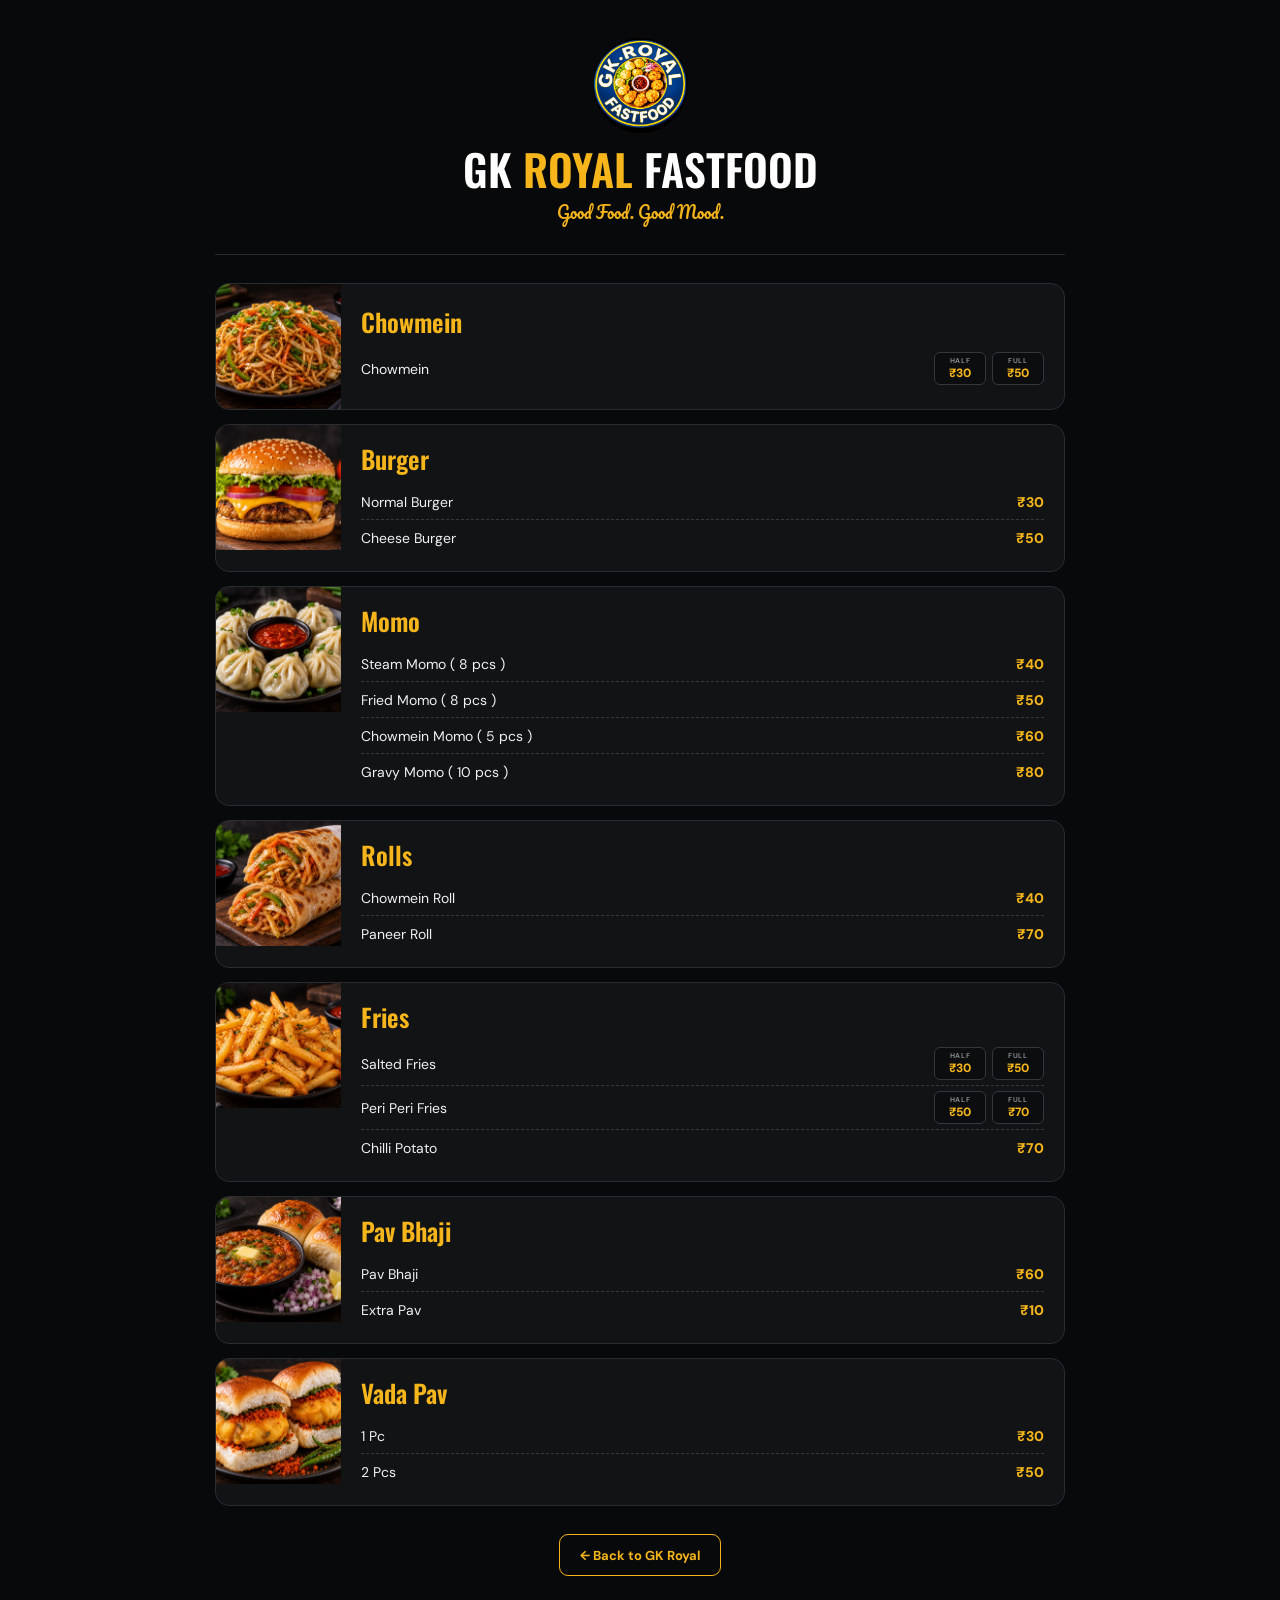
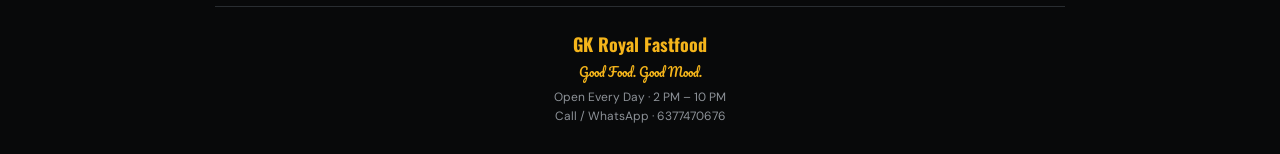
==== commit dbf1abc1: "Update menu.html" ====
--- a/menu.html
+++ b/menu.html
@@ -235,8 +235,6 @@
 
                     </div>
 
-                </div>
-
             </section>
 
 
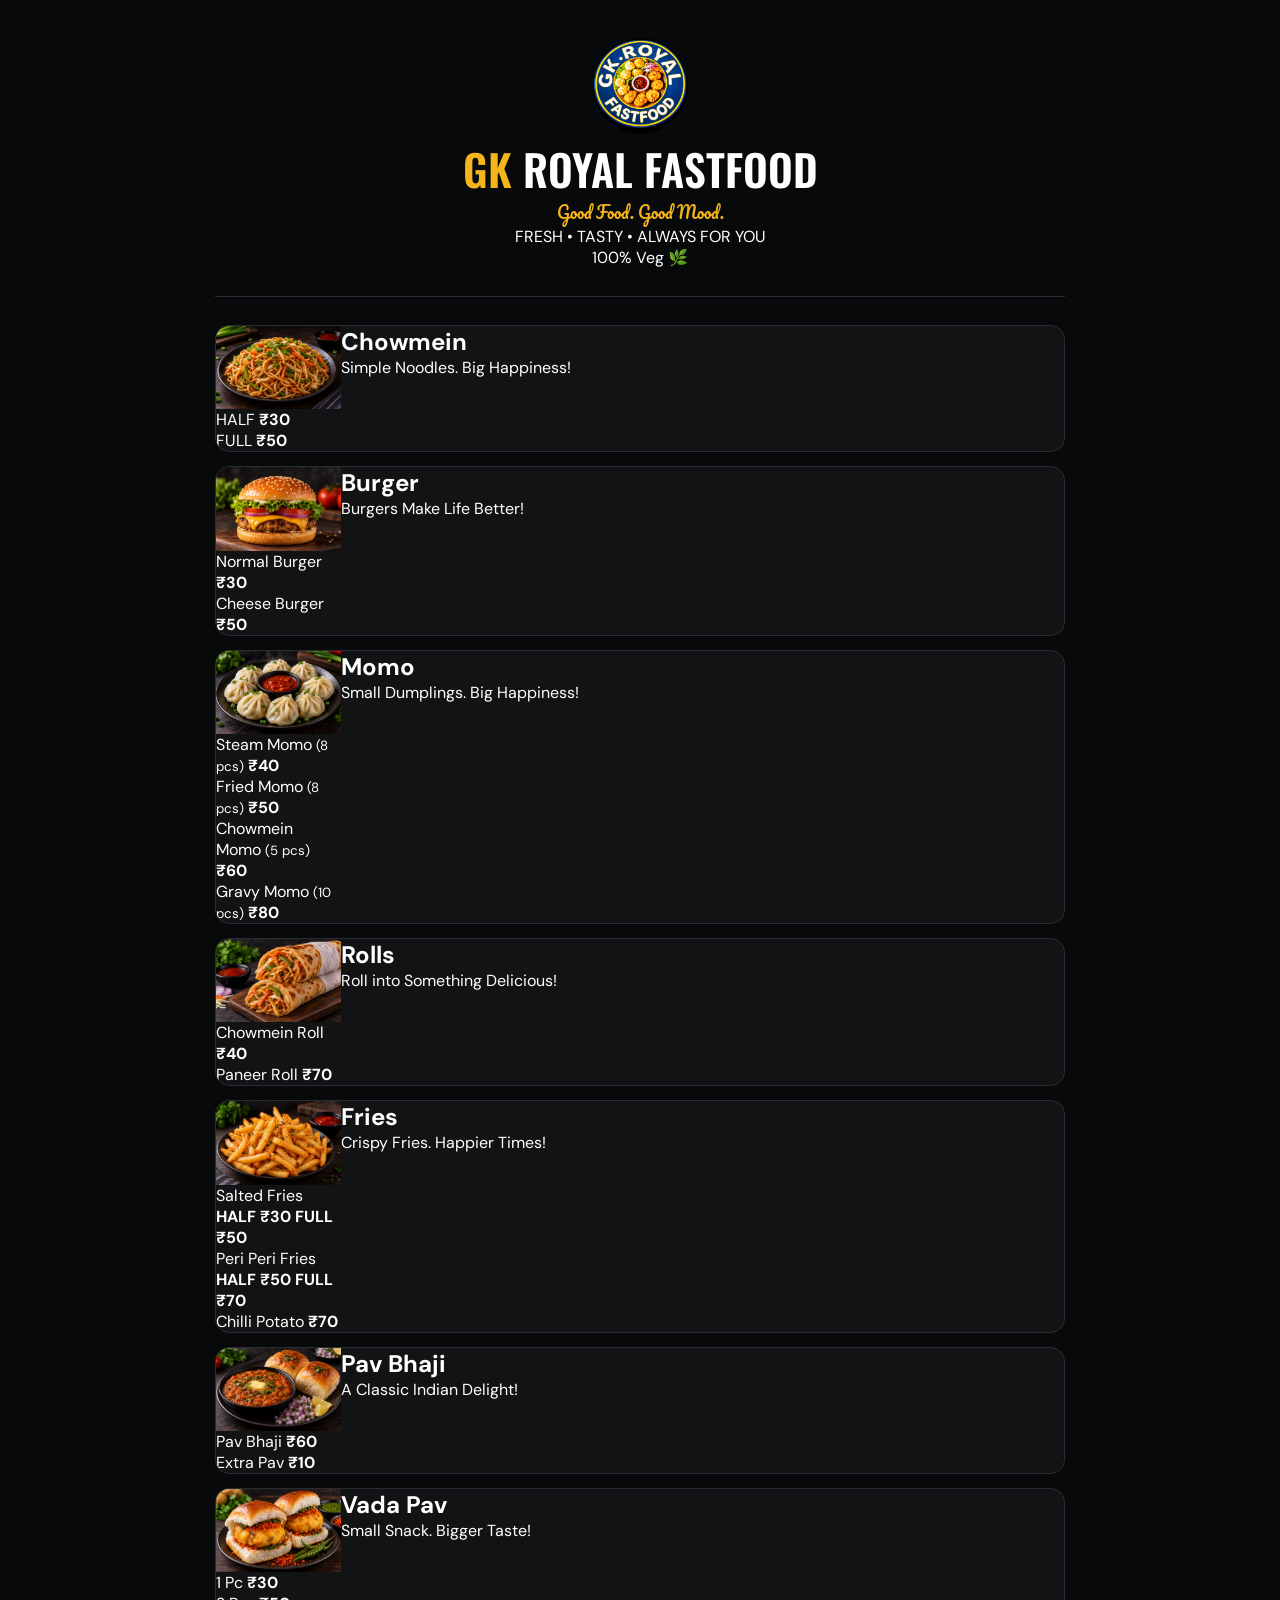
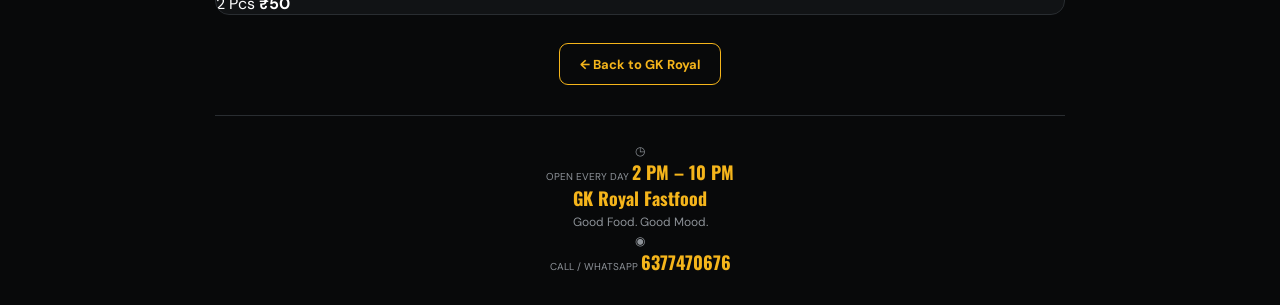
==== commit 2bfdff5b: "Update menu.html" ====
--- a/menu.html
+++ b/menu.html
@@ -1,326 +1,247 @@
 <!DOCTYPE html>
 <html lang="en">
-
 <head>
     <meta charset="UTF-8">
     <meta name="viewport" content="width=device-width, initial-scale=1">
-
     <title>GK Royal | Digital Menu</title>
 
     <link rel="preconnect" href="https://fonts.googleapis.com">
     <link rel="preconnect" href="https://fonts.gstatic.com" crossorigin>
-
-    <link
-        href="https://fonts.googleapis.com/css2?family=DM+Sans:wght@400;500;600;700&family=Oswald:wght@500;600;700&family=Pacifico&display=swap"
-        rel="stylesheet">
+    <link href="https://fonts.googleapis.com/css2?family=DM+Sans:wght@400;500;600;700;800&family=Oswald:wght@500;600;700&family=Pacifico&display=swap" rel="stylesheet">
 
     <link rel="stylesheet" href="menu.css">
 </head>
 
 <body>
-
-    <div class="page">
-
-        <!-- HEADER -->
-        <header class="menu-header">
-
-            <img
-                class="logo"
-                src="images/GK ROYAL LOGO.png"
-                alt="GK Royal Fastfood">
-
-            <h1>GK <span>ROYAL</span> FASTFOOD</h1>
-
+<div class="page">
+
+    <header class="menu-header">
+        <div class="brand-logo-wrap">
+            <img class="logo" src="images/GK ROYAL LOGO.png" alt="GK Royal Fastfood">
+        </div>
+
+        <div class="brand-copy">
+            <h1><span>GK</span> ROYAL FASTFOOD</h1>
             <p class="tag">Good Food. Good Mood.</p>
-
-        </header>
-
-
-        <!-- MENU -->
-        <main class="menu">
-
-
-            <!-- CHOWMEIN -->
-            <section class="menu-card">
-
-                <div class="category-image">
-                    <img src="images/Chowmin.png" alt="Chowmein">
-                </div>
-
-                <div class="category-content">
-
-                    <h2>Chowmein</h2>
-
-                    <div class="menu-list">
-
-                        <div class="menu-row">
-                            <span>Chowmein</span>
-
-                            <div class="sizes">
-                                <div>
-                                    <small>HALF</small>
-                                    <strong>₹30</strong>
-                                </div>
-
-                                <div>
-                                    <small>FULL</small>
-                                    <strong>₹50</strong>
-                                </div>
-                            </div>
-                        </div>
-
+            <div class="header-line"></div>
+            <p class="sub-tag">FRESH • TASTY • ALWAYS FOR YOU</p>
+        </div>
+
+        <div class="veg-badge">100% Veg <span>🌿</span></div>
+    </header>
+
+    <main class="menu">
+
+        <!-- CHOWMEIN -->
+        <section class="menu-card">
+            <div class="food-image">
+                <img src="images/Chowmin.png" alt="Chowmein">
+            </div>
+
+            <div class="category">
+                <h2>Chowmein</h2>
+                <p class="category-tag">Simple Noodles. Big Happiness!</p>
+            </div>
+
+            <div class="items size-items">
+                <div class="size-price">
+                    <span>HALF</span>
+                    <strong>₹30</strong>
+                </div>
+                <div class="size-price">
+                    <span>FULL</span>
+                    <strong>₹50</strong>
+                </div>
+            </div>
+        </section>
+
+        <!-- BURGER -->
+        <section class="menu-card">
+            <div class="food-image">
+                <img src="images/Burger.png" alt="Burger">
+            </div>
+
+            <div class="category">
+                <h2>Burger</h2>
+                <p class="category-tag">Burgers Make Life Better!</p>
+            </div>
+
+            <div class="items">
+                <div class="item-row">
+                    <span>Normal Burger</span>
+                    <strong>₹30</strong>
+                </div>
+                <div class="item-row">
+                    <span>Cheese Burger</span>
+                    <strong>₹50</strong>
+                </div>
+            </div>
+        </section>
+
+        <!-- MOMO -->
+        <section class="menu-card">
+            <div class="food-image">
+                <img src="images/MOMO.png" alt="Momo">
+            </div>
+
+            <div class="category">
+                <h2>Momo</h2>
+                <p class="category-tag">Small Dumplings. Big Happiness!</p>
+            </div>
+
+            <div class="items">
+                <div class="item-row">
+                    <span>Steam Momo <small>(8 pcs)</small></span>
+                    <strong>₹40</strong>
+                </div>
+                <div class="item-row">
+                    <span>Fried Momo <small>(8 pcs)</small></span>
+                    <strong>₹50</strong>
+                </div>
+                <div class="item-row">
+                    <span>Chowmein Momo <small>(5 pcs)</small></span>
+                    <strong>₹60</strong>
+                </div>
+                <div class="item-row">
+                    <span>Gravy Momo <small>(10 pcs)</small></span>
+                    <strong>₹80</strong>
+                </div>
+            </div>
+        </section>
+
+        <!-- ROLLS -->
+        <section class="menu-card">
+            <div class="food-image">
+                <img src="images/Roll.png" alt="Rolls">
+            </div>
+
+            <div class="category">
+                <h2>Rolls</h2>
+                <p class="category-tag">Roll into Something Delicious!</p>
+            </div>
+
+            <div class="items">
+                <div class="item-row">
+                    <span>Chowmein Roll</span>
+                    <strong>₹40</strong>
+                </div>
+                <div class="item-row">
+                    <span>Paneer Roll</span>
+                    <strong>₹70</strong>
+                </div>
+            </div>
+        </section>
+
+        <!-- FRIES -->
+        <section class="menu-card">
+            <div class="food-image">
+                <img src="images/Fries.png" alt="Fries">
+            </div>
+
+            <div class="category">
+                <h2>Fries</h2>
+                <p class="category-tag">Crispy Fries. Happier Times!</p>
+            </div>
+
+            <div class="items fries-items">
+                <div class="item-row">
+                    <span>Salted Fries</span>
+                    <div class="mini-prices">
+                        <b>HALF ₹30</b>
+                        <b>FULL ₹50</b>
                     </div>
-
-                </div>
-
-            </section>
-
-
-            <!-- BURGER -->
-            <section class="menu-card">
-
-                <div class="category-image">
-                    <img src="images/Burger.png" alt="Burger">
-                </div>
-
-                <div class="category-content">
-
-                    <h2>Burger</h2>
-
-                    <div class="menu-list">
-
-                        <div class="menu-row">
-                            <span>Normal Burger</span>
-                            <strong class="price">₹30</strong>
-                        </div>
-
-                        <div class="menu-row">
-                            <span>Cheese Burger</span>
-                            <strong class="price">₹50</strong>
-                        </div>
-
+                </div>
+                <div class="item-row">
+                    <span>Peri Peri Fries</span>
+                    <div class="mini-prices">
+                        <b>HALF ₹50</b>
+                        <b>FULL ₹70</b>
                     </div>
-
-                </div>
-
-            </section>
-
-
-            <!-- MOMOS -->
-            <section class="menu-card">
-
-                <div class="category-image">
-                    <img src="images/MOMO.png" alt="Momos">
-                </div>
-
-                <div class="category-content">
-
-                    <h2>Momo</h2>
-
-                    <div class="menu-list">
-
-                        <div class="menu-row">
-                            <span>Steam Momo ( 8 pcs )</span>
-                            <strong class="price">₹40</strong>
-                        </div>
-
-                        <div class="menu-row">
-                            <span>Fried Momo ( 8 pcs )</span>
-                            <strong class="price">₹50</strong>
-                        </div>
-
-                        <div class="menu-row">
-                            <span>Chowmein Momo ( 5 pcs )</span>
-                            <strong class="price">₹60</strong>
-                        </div>
-
-                        <div class="menu-row">
-                            <span>Gravy Momo ( 10 pcs ) </span>
-                            <strong class="price">₹80</strong>
-                        </div>
-
-                    </div>
-
-                </div>
-
-            </section>
-
-
-            <!-- ROLLS -->
-            <section class="menu-card">
-
-                <div class="category-image">
-                    <img src="images/Roll.png" alt="Rolls">
-                </div>
-
-                <div class="category-content">
-
-                    <h2>Rolls</h2>
-
-                    <div class="menu-list">
-
-                        <div class="menu-row">
-                            <span>Chowmein Roll</span>
-                            <strong class="price">₹40</strong>
-                        </div>
-
-                        <div class="menu-row">
-                            <span>Paneer Roll</span>
-                            <strong class="price">₹70</strong>
-                        </div>
-
-                    </div>
-
-                </div>
-
-            </section>
-
-
-            <!-- FRIES -->
-            <section class="menu-card">
-
-                <div class="category-image">
-                    <img src="images/Fries.png" alt="Fries">
-                </div>
-
-                <div class="category-content">
-
-                    <h2>Fries</h2>
-
-                    <div class="menu-list">
-
-                        <div class="menu-row">
-
-                            <span>Salted Fries</span>
-
-                            <div class="sizes">
-                                <div>
-                                    <small>HALF</small>
-                                    <strong>₹30</strong>
-                                </div>
-
-                                <div>
-                                    <small>FULL</small>
-                                    <strong>₹50</strong>
-                                </div>
-                            </div>
-
-                        </div>
-
-
-                        <div class="menu-row">
-
-                            <span>Peri Peri Fries</span>
-
-                            <div class="sizes">
-                                <div>
-                                    <small>HALF</small>
-                                    <strong>₹50</strong>
-                                </div>
-
-                                <div>
-                                    <small>FULL</small>
-                                    <strong>₹70</strong>
-                                </div>
-                            </div>
-
-                        </div>
-
-                       <div class="menu-row">
-                            <span>Chilli Potato</span>
-                            <strong class="price">₹70</strong>
-                        </div>
-
-                        </div>
-
-                    </div>
-
-            </section>
-
-
-            <!-- PAV BHAJI -->
-            <section class="menu-card">
-
-                <div class="category-image">
-                    <img src="images/Pav Bhaji.png" alt="Pav Bhaji">
-                </div>
-
-                <div class="category-content">
-
-                    <h2>Pav Bhaji</h2>
-
-                    <div class="menu-list">
-
-                        <div class="menu-row">
-                            <span>Pav Bhaji</span>
-                            <strong class="price">₹60</strong>
-                        </div>
-
-                        <div class="menu-row">
-                            <span>Extra Pav</span>
-                            <strong class="price">₹10</strong>
-                        </div>
-
-                    </div>
-
-                </div>
-
-            </section>
-
-
-            <!-- VADA PAV -->
-            <section class="menu-card">
-
-                <div class="category-image">
-                    <img src="images/Vada Pav.png" alt="Vada Pav">
-                </div>
-
-                <div class="category-content">
-
-                    <h2>Vada Pav</h2>
-
-                    <div class="menu-list">
-
-                        <div class="menu-row">
-                            <span>1 Pc</span>
-                            <strong class="price">₹30</strong>
-                        </div>
-
-                        <div class="menu-row">
-                            <span>2 Pcs</span>
-                            <strong class="price">₹50</strong>
-                        </div>
-
-                    </div>
-
-                </div>
-
-            </section>
-
-        </main>
-
-
-        <!-- BACK -->
-        <div class="back-home">
-            <a href="index.html">← Back to GK Royal</a>
+                </div>
+                <div class="item-row">
+                    <span>Chilli Potato</span>
+                    <strong>₹70</strong>
+                </div>
+            </div>
+        </section>
+
+        <!-- PAV BHAJI -->
+        <section class="menu-card">
+            <div class="food-image">
+                <img src="images/Pav Bhaji.png" alt="Pav Bhaji">
+            </div>
+
+            <div class="category">
+                <h2>Pav Bhaji</h2>
+                <p class="category-tag">A Classic Indian Delight!</p>
+            </div>
+
+            <div class="items">
+                <div class="item-row">
+                    <span>Pav Bhaji</span>
+                    <strong>₹60</strong>
+                </div>
+                <div class="item-row">
+                    <span>Extra Pav</span>
+                    <strong>₹10</strong>
+                </div>
+            </div>
+        </section>
+
+        <!-- VADA PAV -->
+        <section class="menu-card">
+            <div class="food-image">
+                <img src="images/Vada Pav.png" alt="Vada Pav">
+            </div>
+
+            <div class="category">
+                <h2>Vada Pav</h2>
+                <p class="category-tag">Small Snack. Bigger Taste!</p>
+            </div>
+
+            <div class="items">
+                <div class="item-row">
+                    <span>1 Pc</span>
+                    <strong>₹30</strong>
+                </div>
+                <div class="item-row">
+                    <span>2 Pcs</span>
+                    <strong>₹50</strong>
+                </div>
+            </div>
+        </section>
+
+    </main>
+
+    <div class="back-home">
+        <a href="index.html">← Back to GK Royal</a>
+    </div>
+
+    <footer>
+        <div class="footer-box">
+            <div class="footer-item">
+                <span class="footer-icon">◷</span>
+                <div>
+                    <small>OPEN EVERY DAY</small>
+                    <strong>2 PM – 10 PM</strong>
+                </div>
+            </div>
+
+            <div class="footer-brand">
+                <strong>GK Royal Fastfood</strong>
+                <span>Good Food. Good Mood.</span>
+            </div>
+
+            <div class="footer-item">
+                <span class="footer-icon">◉</span>
+                <div>
+                    <small>CALL / WHATSAPP</small>
+                    <strong>6377470676</strong>
+                </div>
+            </div>
         </div>
-
-
-        <!-- FOOTER -->
-        <footer>
-
-            <strong>GK Royal Fastfood</strong>
-
-            <p>Good Food. Good Mood.</p>
-
-            <span>Open Every Day · 2 PM – 10 PM</span>
-
-            <span>Call / WhatsApp · 6377470676</span>
-
-        </footer>
-
-    </div>
-
+    </footer>
+
+</div>
 </body>
-
 </html>
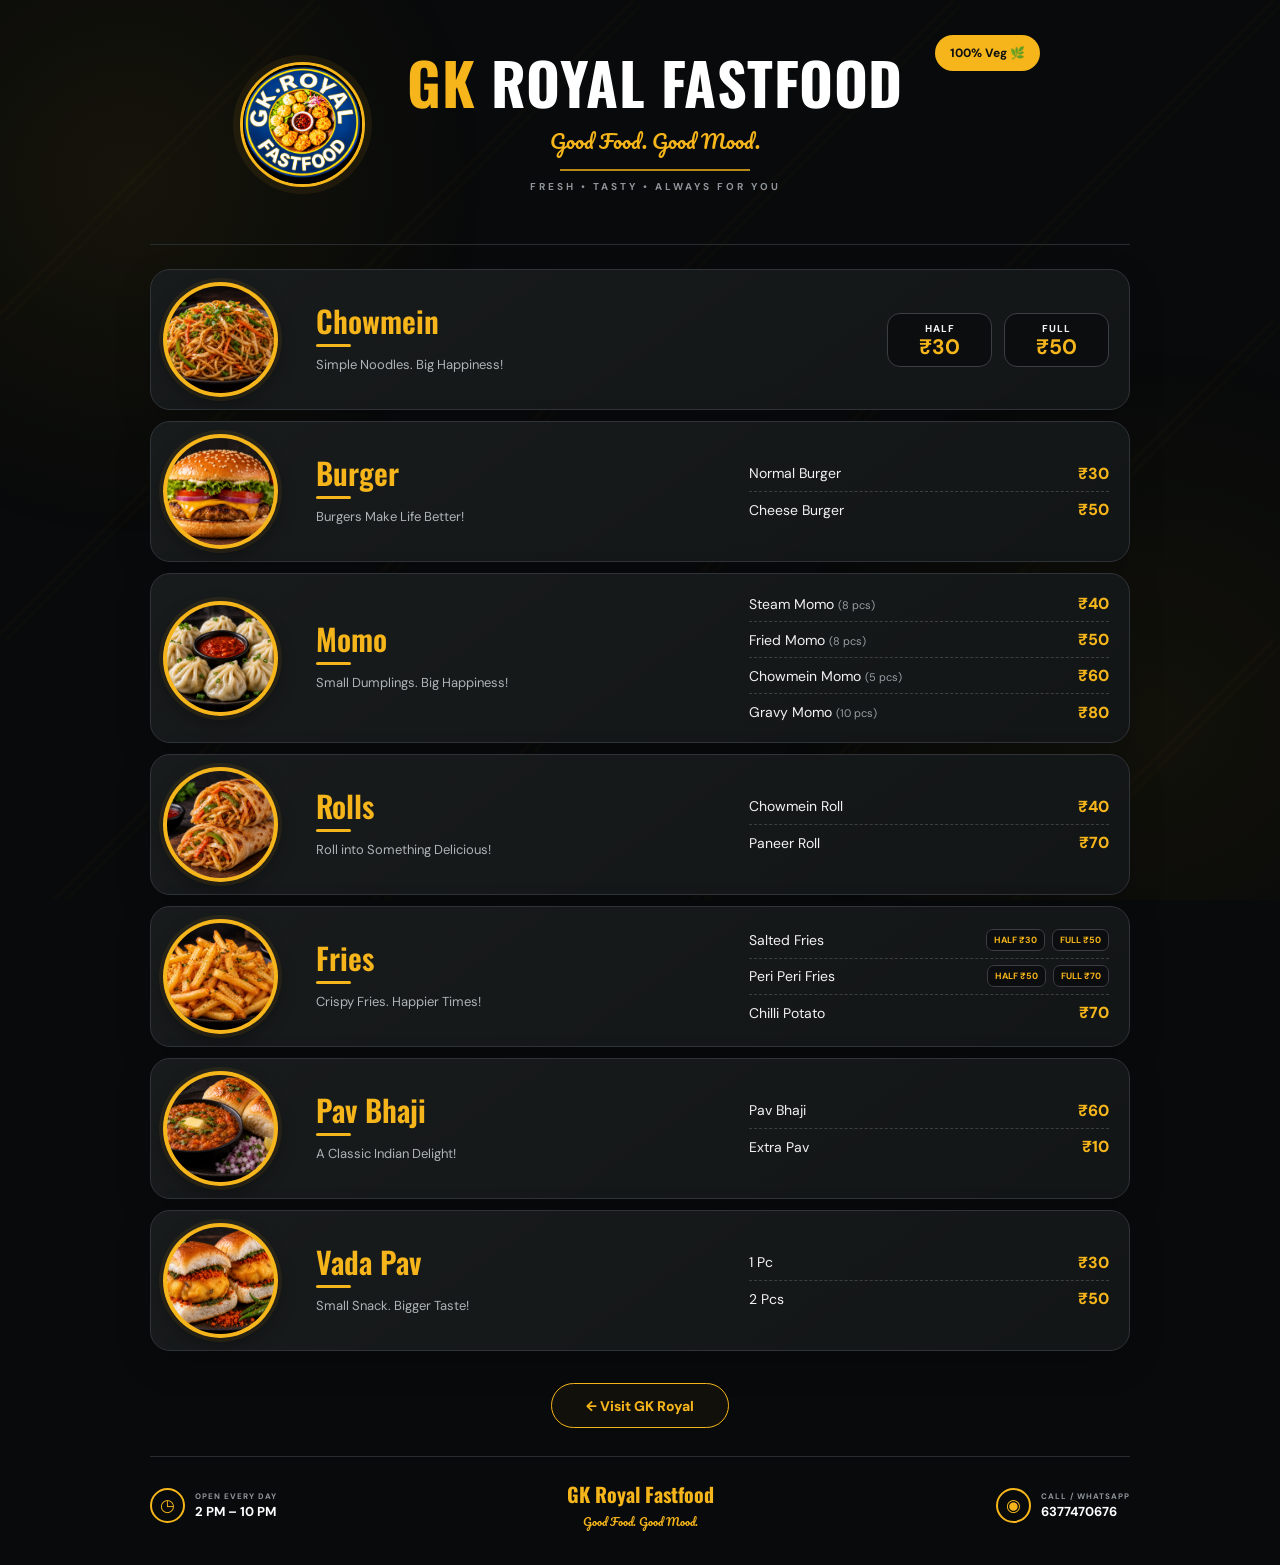
==== commit d605ded1: "Change back link text from 'Back to' to 'Visit'" ====
--- a/menu.html
+++ b/menu.html
@@ -214,7 +214,7 @@
     </main>
 
     <div class="back-home">
-        <a href="index.html">← Back to GK Royal</a>
+        <a href="index.html">← Visit GK Royal</a>
     </div>
 
     <footer>
--- a/menu.css
+++ b/menu.css
@@ -6,25 +6,41 @@
 
 html {
     -webkit-text-size-adjust: 100%;
+    scroll-behavior: smooth;
 }
 
 body {
     min-height: 100vh;
     overflow-x: hidden;
-    background: #08090a;
+    background: #080a0b;
     color: #fff;
     font-family: "DM Sans", sans-serif;
 }
 
 body::before {
+    content: "";
+    position: fixed;
+    inset: 0;
+    z-index: -2;
+    pointer-events: none;
+    background:
+        radial-gradient(circle at 10% 20%, rgba(245,181,27,.08), transparent 28%),
+        radial-gradient(circle at 90% 80%, rgba(245,181,27,.06), transparent 30%),
+        radial-gradient(#fff .55px, transparent .55px);
+    background-size: auto, auto, 24px 24px;
+    opacity: .8;
+}
+
+body::after {
     content: "";
     position: fixed;
     inset: 0;
     z-index: -1;
     pointer-events: none;
-    opacity: .12;
-    background-image: radial-gradient(#fff .6px, transparent .6px);
-    background-size: 22px 22px;
+    background:
+        linear-gradient(135deg, transparent 0 48%, rgba(245,181,27,.025) 49%, transparent 50%),
+        linear-gradient(315deg, transparent 0 48%, rgba(245,181,27,.018) 49%, transparent 50%);
+    background-size: 320px 320px;
 }
 
 img {
@@ -33,524 +49,724 @@
 }
 
 .page {
-    width: min(850px, calc(100% - 30px));
+    width: min(980px, calc(100% - 28px));
     margin: auto;
 }
 
 
-/* =========================================
+/* =========================
    HEADER
-========================================= */
+========================= */
 
 .menu-header {
+    position: relative;
+    min-height: 245px;
+    padding: 32px 90px 28px;
+    display: grid;
+    grid-template-columns: 135px 1fr auto;
+    align-items: center;
+    gap: 26px;
+    border-bottom: 1px solid #282c2f;
+}
+
+.brand-logo-wrap {
+    width: 125px;
+    height: 125px;
+    border-radius: 50%;
+    overflow: hidden;
+    border: 3px solid #f5b51b;
+    box-shadow: 0 0 0 7px rgba(245,181,27,.07);
+}
+
+.logo {
+    width: 100%;
+    height: 100%;
+    object-fit: cover;
+}
+
+.brand-copy {
     text-align: center;
-    padding: 38px 0 28px;
-    border-bottom: 1px solid #292d31;
-}
-
-.logo {
-    width: 95px;
-    height: 95px;
-    object-fit: contain;
-    margin: 0 auto 14px;
-    border-radius: 50%;
-}
-
-.menu-header h1 {
+}
+
+.brand-copy h1 {
     font-family: "Oswald", sans-serif;
-    font-size: 43px;
-    font-weight: 600;
-    line-height: 1;
-}
-
-.menu-header h1 span {
+    font-size: clamp(38px, 5vw, 58px);
+    line-height: .95;
+    letter-spacing: .5px;
+    font-weight: 700;
+}
+
+.brand-copy h1 span {
     color: #f5b51b;
 }
 
 .tag {
-    margin-top: 8px;
+    margin-top: 12px;
     color: #f5b51b;
     font-family: "Pacifico", cursive;
-    font-size: 16px;
-}
-
-
-/* =========================================
+    font-size: 20px;
+}
+
+.header-line {
+    width: 190px;
+    height: 2px;
+    margin: 11px auto 9px;
+    background: #f5b51b;
+    opacity: .75;
+}
+
+.sub-tag {
+    color: #8e9499;
+    font-size: 10px;
+    font-weight: 700;
+    letter-spacing: 3px;
+}
+
+.veg-badge {
+    align-self: start;
+    margin-top: 3px;
+    padding: 10px 15px;
+    border-radius: 999px;
+    background: #f5b51b;
+    color: #111;
+    font-size: 12px;
+    font-weight: 800;
+    white-space: nowrap;
+}
+
+
+/* =========================
    MENU
-========================================= */
+========================= */
 
 .menu {
-    padding: 28px 0;
+    padding: 24px 0 20px;
     display: flex;
     flex-direction: column;
-    gap: 14px;
-}
-
-
-/* =========================================
-   CATEGORY
-========================================= */
+    gap: 11px;
+}
+
+
+/* =========================
+   CARD
+========================= */
 
 .menu-card {
     display: grid;
-    grid-template-columns: 125px 1fr;
-    min-height: 125px;
-
-    background: #111315;
-
-    border: 1px solid #292d31;
-    border-radius: 14px;
-
-    overflow: hidden;
-}
-
-
-/* =========================================
-   IMAGE
-   DESKTOP — SAME AS BEFORE
-========================================= */
-
-.category-image {
-    width: 125px;
-    height: 125px;
-
-    overflow: hidden;
-    background: #17191b;
-}
-
-.category-image img {
+    grid-template-columns: 135px 1fr minmax(250px, 360px);
+    align-items: center;
+    gap: 18px;
+    min-height: 135px;
+    padding: 12px 20px 12px 12px;
+
+    background:
+        linear-gradient(145deg, rgba(255,255,255,.035), rgba(255,255,255,.012)),
+        #101314;
+
+    border: 1px solid #303438;
+    border-radius: 20px;
+    box-shadow: 0 12px 35px rgba(0,0,0,.18);
+}
+
+
+/* =========================
+   FOOD IMAGE
+========================= */
+
+.food-image {
+    width: 115px;
+    height: 115px;
+    border-radius: 50%;
+    padding: 4px;
+    background: #f5b51b;
+    box-shadow:
+        0 0 0 4px rgba(245,181,27,.08),
+        0 7px 18px rgba(0,0,0,.35);
+}
+
+.food-image img {
     width: 100%;
     height: 100%;
-
+    border-radius: 50%;
     object-fit: cover;
     object-position: center;
 }
 
 
-/* =========================================
-   CONTENT
-========================================= */
-
-.category-content {
-    padding: 15px 20px;
-
-    display: flex;
-    flex-direction: column;
-    justify-content: center;
-}
-
-.category-content h2 {
+/* =========================
+   CATEGORY
+========================= */
+
+.category {
+    min-width: 0;
+    padding-right: 10px;
+}
+
+.category h2 {
     font-family: "Oswald", sans-serif;
-    font-size: 25px;
+    color: #f5b51b;
+    font-size: 30px;
+    line-height: 1;
     font-weight: 600;
-
-    color: #f5b51b;
-
-    margin-bottom: 7px;
-}
-
-
-/* =========================================
+}
+
+.category h2::after {
+    content: "";
+    display: block;
+    width: 35px;
+    height: 3px;
+    margin-top: 8px;
+    border-radius: 4px;
+    background: #f5b51b;
+}
+
+.category-tag {
+    margin-top: 9px;
+    color: #aeb3b7;
+    font-size: 13px;
+    line-height: 1.35;
+}
+
+
+/* =========================
    ITEMS
-========================================= */
-
-.menu-list {
-    width: 100%;
-}
-
-.menu-row {
+========================= */
+
+.items {
+    min-width: 0;
+}
+
+.item-row {
     min-height: 36px;
-
     display: flex;
     align-items: center;
     justify-content: space-between;
-
-    gap: 12px;
-
+    gap: 15px;
     padding: 5px 0;
-
-    border-bottom: 1px dashed #35393d;
-
+    border-bottom: 1px dashed #3b3f42;
+    color: #f2f2f2;
     font-size: 14px;
 }
 
-.menu-row:last-child {
+.item-row:last-child {
     border-bottom: none;
 }
 
-.menu-row span {
-    color: #f1f1f1;
-}
-
-.price {
-    color: #f5b51b;
+.item-row strong {
+    color: #f5b51b;
+    font-size: 16px;
     font-weight: 800;
     white-space: nowrap;
 }
 
-
-/* =========================================
-   HALF / FULL
-========================================= */
-
-.sizes {
+.item-row small {
+    color: #9a9fa4;
+    font-size: 11px;
+}
+
+
+/* =========================
+   SIZE PRICES
+========================= */
+
+.size-items {
     display: flex;
-    align-items: center;
-    gap: 6px;
-}
-
-.sizes div {
-    min-width: 52px;
-
-    padding: 3px 6px;
-
+    justify-content: flex-end;
+    gap: 12px;
+}
+
+.size-price {
+    min-width: 105px;
+    padding: 8px 12px;
+    text-align: center;
+    border: 1px solid #3b3f42;
+    border-radius: 13px;
+    background: #0b0d0e;
+}
+
+.size-price span {
+    display: block;
+    color: #f1f1f1;
+    font-size: 10px;
+    font-weight: 800;
+    letter-spacing: 1px;
+}
+
+.size-price strong {
+    display: block;
+    margin-top: 2px;
+    color: #f5b51b;
+    font-size: 21px;
+    line-height: 1;
+}
+
+
+/* =========================
+   FRIES SPECIAL PRICES
+========================= */
+
+.fries-items .item-row {
+    gap: 8px;
+}
+
+.mini-prices {
     display: flex;
-    flex-direction: column;
-    align-items: center;
-
+    justify-content: flex-end;
+    gap: 7px;
+    flex-wrap: wrap;
+}
+
+.mini-prices b {
+    padding: 4px 7px;
+    border: 1px solid #3a3e41;
+    border-radius: 7px;
     background: #0b0d0e;
-
-    border: 1px solid #34383c;
-    border-radius: 6px;
-}
-
-.sizes small {
-    color: #858b90;
-    font-size: 7px;
-    font-weight: 700;
-    letter-spacing: .6px;
-}
-
-.sizes strong {
-    color: #f5b51b;
-    font-size: 12px;
-    font-weight: 800;
-}
-
-
-/* =========================================
-   BACK BUTTON
-========================================= */
+    color: #f5b51b;
+    font-size: 9px;
+    white-space: nowrap;
+}
+
+
+/* =========================
+   BACK
+========================= */
 
 .back-home {
-    text-align: center;
-    padding: 0 0 30px;
+    display: flex;
+    justify-content: center;
+    padding: 12px 0 28px;
 }
 
 .back-home a {
     display: inline-flex;
     align-items: center;
     justify-content: center;
-
-    min-height: 42px;
-    padding: 9px 20px;
-
+    min-height: 45px;
+    padding: 10px 34px;
     border: 1px solid #f5b51b;
-    border-radius: 9px;
-
+    border-radius: 999px;
     color: #f5b51b;
     text-decoration: none;
-
+    font-size: 14px;
+    font-weight: 800;
+    background: rgba(245,181,27,.04);
+}
+
+
+/* =========================
+   FOOTER
+========================= */
+
+footer {
+    padding: 22px 0 34px;
+    border-top: 1px solid #292d31;
+}
+
+.footer-box {
+    display: grid;
+    grid-template-columns: 1fr auto 1fr;
+    align-items: center;
+    gap: 25px;
+}
+
+.footer-item {
+    display: flex;
+    align-items: center;
+    gap: 10px;
+}
+
+.footer-item:last-child {
+    justify-content: flex-end;
+}
+
+.footer-icon {
+    width: 35px;
+    height: 35px;
+    display: grid;
+    place-items: center;
+    border: 2px solid #f5b51b;
+    border-radius: 50%;
+    color: #f5b51b;
+    font-size: 17px;
+}
+
+.footer-item small {
+    display: block;
+    color: #8d9398;
+    font-size: 8px;
+    letter-spacing: 1px;
+    font-weight: 800;
+}
+
+.footer-item strong {
+    display: block;
+    margin-top: 2px;
+    color: #fff;
     font-size: 13px;
-    font-weight: 700;
-}
-
-
-/* =========================================
-   FOOTER
-========================================= */
-
-footer {
+}
+
+.footer-brand {
     text-align: center;
-
-    border-top: 1px solid #292d31;
-
-    padding: 24px 10px 30px;
-
-    color: #8d9298;
-    font-size: 12px;
-}
-
-footer strong {
+}
+
+.footer-brand strong {
+    display: block;
     color: #f5b51b;
     font-family: "Oswald", sans-serif;
-    font-size: 18px;
-}
-
-footer p {
-    margin: 4px 0 7px;
-
-    color: #f5b51b;
-    font-family: "Pacifico", cursive;
-    font-size: 12px;
-}
-
-footer span {
+    font-size: 20px;
+}
+
+.footer-brand span {
     display: block;
     margin-top: 3px;
-}
-
-
-/* =========================================
+    color: #f5b51b;
+    font-family: "Pacifico", cursive;
+    font-size: 11px;
+}
+
+
+/* =========================
+   TABLET
+========================= */
+
+@media (max-width: 800px) {
+
+    .menu-header {
+        grid-template-columns: 95px 1fr;
+        padding: 28px 10px 24px;
+    }
+
+    .brand-logo-wrap {
+        width: 90px;
+        height: 90px;
+    }
+
+    .brand-copy h1 {
+        font-size: 38px;
+    }
+
+    .veg-badge {
+        display: none;
+    }
+
+    .menu-card {
+        grid-template-columns: 105px 1fr;
+        padding: 12px;
+    }
+
+    .food-image {
+        width: 98px;
+        height: 98px;
+    }
+
+    .category {
+        padding-right: 0;
+    }
+
+    .items {
+        grid-column: 2;
+    }
+
+    .size-items {
+        justify-content: flex-start;
+    }
+}
+
+
+/* =========================
    MOBILE
-   Layout becomes compact list
-========================================= */
+   Compact + clean
+========================= */
 
 @media (max-width: 600px) {
 
     .page {
-        width: calc(100% - 20px);
+        width: calc(100% - 18px);
     }
 
     .menu-header {
-        padding: 28px 0 22px;
-    }
-
-    .logo {
-        width: 80px;
-        height: 80px;
-        margin-bottom: 12px;
-    }
-
-    .menu-header h1 {
-        font-size: clamp(28px, 9vw, 36px);
+        min-height: auto;
+        padding: 25px 0 21px;
+        display: block;
+    }
+
+    .brand-logo-wrap {
+        width: 78px;
+        height: 78px;
+        margin: 0 auto 10px;
+        border-width: 2px;
+    }
+
+    .brand-copy h1 {
+        font-size: clamp(31px, 9vw, 40px);
+        line-height: 1;
+    }
+
+    .tag {
+        margin-top: 8px;
+        font-size: 15px;
+    }
+
+    .header-line {
+        width: 130px;
+        margin: 8px auto 7px;
+    }
+
+    .sub-tag {
+        font-size: 8px;
+        letter-spacing: 2px;
+    }
+
+    .menu {
+        padding: 16px 0 12px;
+        gap: 9px;
+    }
+
+    /* MOBILE CARD:
+       image left + content right
+       no giant empty photo area
+    */
+    .menu-card {
+        grid-template-columns: 76px 1fr;
+        gap: 11px;
+        min-height: 0;
+        padding: 11px;
+        border-radius: 17px;
+    }
+
+    .food-image {
+        width: 70px;
+        height: 70px;
+        padding: 3px;
+        align-self: start;
+    }
+
+    .category {
+        align-self: center;
+        padding: 0;
+    }
+
+    .category h2 {
+        font-size: 22px;
+    }
+
+    .category h2::after {
+        width: 28px;
+        height: 2px;
+        margin-top: 5px;
+    }
+
+    .category-tag {
+        margin-top: 6px;
+        font-size: 10.5px;
+        line-height: 1.25;
+    }
+
+    .items {
+        grid-column: 2;
+        margin-top: -1px;
+    }
+
+    .item-row {
+        min-height: 29px;
+        padding: 4px 0;
+        font-size: 12px;
+        gap: 8px;
+    }
+
+    .item-row strong {
+        font-size: 13px;
+    }
+
+    .item-row small {
+        font-size: 9px;
+    }
+
+    .size-items {
+        gap: 5px;
+        justify-content: stretch;
+    }
+
+    .size-price {
+        flex: 1;
+        min-width: 0;
+        padding: 6px 5px;
+        border-radius: 10px;
+    }
+
+    .size-price span {
+        font-size: 7px;
+        letter-spacing: .7px;
+    }
+
+    .size-price strong {
+        font-size: 16px;
+        margin-top: 2px;
+    }
+
+    .mini-prices {
+        gap: 3px;
+    }
+
+    .mini-prices b {
+        padding: 3px 4px;
+        border-radius: 5px;
+        font-size: 7px;
+    }
+
+    .back-home {
+        padding: 10px 0 20px;
+    }
+
+    .back-home a {
+        width: 100%;
+        min-height: 43px;
+        font-size: 13px;
+    }
+
+    footer {
+        padding: 18px 0 25px;
+    }
+
+    .footer-box {
+        grid-template-columns: 1fr 1fr;
+        gap: 14px 10px;
+    }
+
+    .footer-brand {
+        grid-column: 1 / -1;
+        grid-row: 1;
+        order: -1;
+    }
+
+    .footer-item {
+        justify-content: flex-start !important;
+    }
+
+    .footer-item:last-child {
+        justify-content: flex-end !important;
+    }
+
+    .footer-icon {
+        width: 30px;
+        height: 30px;
+        font-size: 14px;
+        flex: 0 0 auto;
+    }
+
+    .footer-item small {
+        font-size: 7px;
+    }
+
+    .footer-item strong {
+        font-size: 11px;
+    }
+
+    .footer-brand strong {
+        font-size: 18px;
+    }
+}
+
+
+/* =========================
+   SMALL PHONES
+========================= */
+
+@media (max-width: 380px) {
+
+    .page {
+        width: calc(100% - 14px);
+    }
+
+    .brand-logo-wrap {
+        width: 70px;
+        height: 70px;
+    }
+
+    .brand-copy h1 {
+        font-size: 29px;
     }
 
     .tag {
         font-size: 14px;
     }
 
-    .menu {
-        padding: 22px 0;
-        gap: 10px;
-    }
-
-
-    /* Compact card */
-
-    .menu-card {
-        grid-template-columns: 82px 1fr;
-        min-height: 105px;
-
-        border-radius: 11px;
-    }
-
-
-    /* Mobile image:
-       FULL IMAGE visible
-       NO CROP
-    */
-
-    .category-image {
-        width: 82px;
-        height: 105px;
-        min-height: 105px;
-
-        background: #0d0f10;
-
-        display: flex;
-        align-items: center;
-        justify-content: center;
-
-        overflow: hidden;
-    }
-
-    .category-image img {
-        width: 100%;
-        height: 100%;
-
-        object-fit: contain;
-        object-position: center;
-
-        padding: 2px;
-    }
-
-
-    .category-content {
-        padding: 10px 12px;
-    }
-
-    .category-content h2 {
-        font-size: 21px;
-        margin-bottom: 4px;
-    }
-
-
-    .menu-row {
-        min-height: 32px;
-        padding: 3px 0;
-
-        font-size: 12.5px;
-
-        gap: 8px;
-    }
-
-    .price {
-        font-size: 13px;
-    }
-
-
-    .sizes {
-        gap: 3px;
-    }
-
-    .sizes div {
-        min-width: 43px;
-        padding: 2px 4px;
-        border-radius: 5px;
-    }
-
-    .sizes small {
-        font-size: 6px;
-    }
-
-    .sizes strong {
-        font-size: 10px;
-    }
-
-
-    .back-home {
-        padding-top: 5px;
-        padding-bottom: 25px;
-    }
-
-    .back-home a {
-        width: 100%;
-    }
-}
-
-
-/* =========================================
-   SMALL PHONES
-========================================= */
-
-@media (max-width: 380px) {
-
-    .page {
-        width: calc(100% - 16px);
-    }
-
-    .menu-header {
-        padding: 24px 0 20px;
-    }
-
-    .logo {
-        width: 72px;
-        height: 72px;
-    }
-
-    .menu-header h1 {
-        font-size: 27px;
-    }
-
-    .tag {
-        font-size: 13px;
-    }
-
-    .menu {
-        gap: 8px;
-        padding: 18px 0;
-    }
-
-
-    .menu-card {
-        grid-template-columns: 72px 1fr;
-        min-height: 95px;
-    }
-
-
-    /* Full image visible on small phones */
-
-    .category-image {
-        width: 72px;
-        height: 95px;
-        min-height: 95px;
-
-        background: #0d0f10;
-    }
-
-    .category-image img {
-        width: 100%;
-        height: 100%;
-
-        object-fit: contain;
-        object-position: center;
-
-        padding: 2px;
-    }
-
-
-    .category-content {
-        padding: 8px 10px;
-    }
-
-    .category-content h2 {
-        font-size: 19px;
-    }
-
-    .menu-row {
-        font-size: 11.5px;
-        min-height: 29px;
-    }
-
-    .price {
-        font-size: 12px;
-    }
-
-    .sizes div {
-        min-width: 40px;
-    }
-
-    .sizes strong {
-        font-size: 9px;
-    }
-}
-
-
-/* =========================================
-   VERY SMALL PHONES
-========================================= */
-
-@media (max-width: 330px) {
-
-    .page {
-        width: calc(100% - 12px);
-    }
-
     .menu-card {
         grid-template-columns: 64px 1fr;
-        min-height: 88px;
-    }
-
-    .category-image {
-        width: 64px;
-        height: 88px;
-        min-height: 88px;
-    }
-
-    .category-content {
-        padding: 7px 8px;
-    }
-
-    .category-content h2 {
+        gap: 9px;
+        padding: 9px;
+        border-radius: 15px;
+    }
+
+    .food-image {
+        width: 60px;
+        height: 60px;
+    }
+
+    .category h2 {
+        font-size: 20px;
+    }
+
+    .category-tag {
+        font-size: 9.5px;
+    }
+
+    .item-row {
+        font-size: 11px;
+        min-height: 27px;
+    }
+
+    .item-row strong {
+        font-size: 12px;
+    }
+
+    .size-price {
+        padding: 5px 3px;
+    }
+
+    .size-price strong {
+        font-size: 14px;
+    }
+
+    .mini-prices b {
+        font-size: 6.5px;
+    }
+}
+
+
+/* =========================
+   VERY SMALL
+========================= */
+
+@media (max-width: 330px) {
+
+    .brand-copy h1 {
+        font-size: 26px;
+    }
+
+    .menu-card {
+        grid-template-columns: 58px 1fr;
+        gap: 8px;
+    }
+
+    .food-image {
+        width: 54px;
+        height: 54px;
+    }
+
+    .category h2 {
         font-size: 18px;
     }
 
-    .menu-row {
-        font-size: 10.5px;
-        min-height: 26px;
-    }
-
-    .price {
+    .category-tag {
+        font-size: 8.5px;
+    }
+
+    .item-row {
+        font-size: 10px;
+    }
+
+    .item-row strong {
         font-size: 11px;
     }
-
-    .sizes div {
-        min-width: 38px;
-        padding: 2px 3px;
-    }
-
-    .sizes strong {
-        font-size: 8.5px;
-    }
-}
+}
